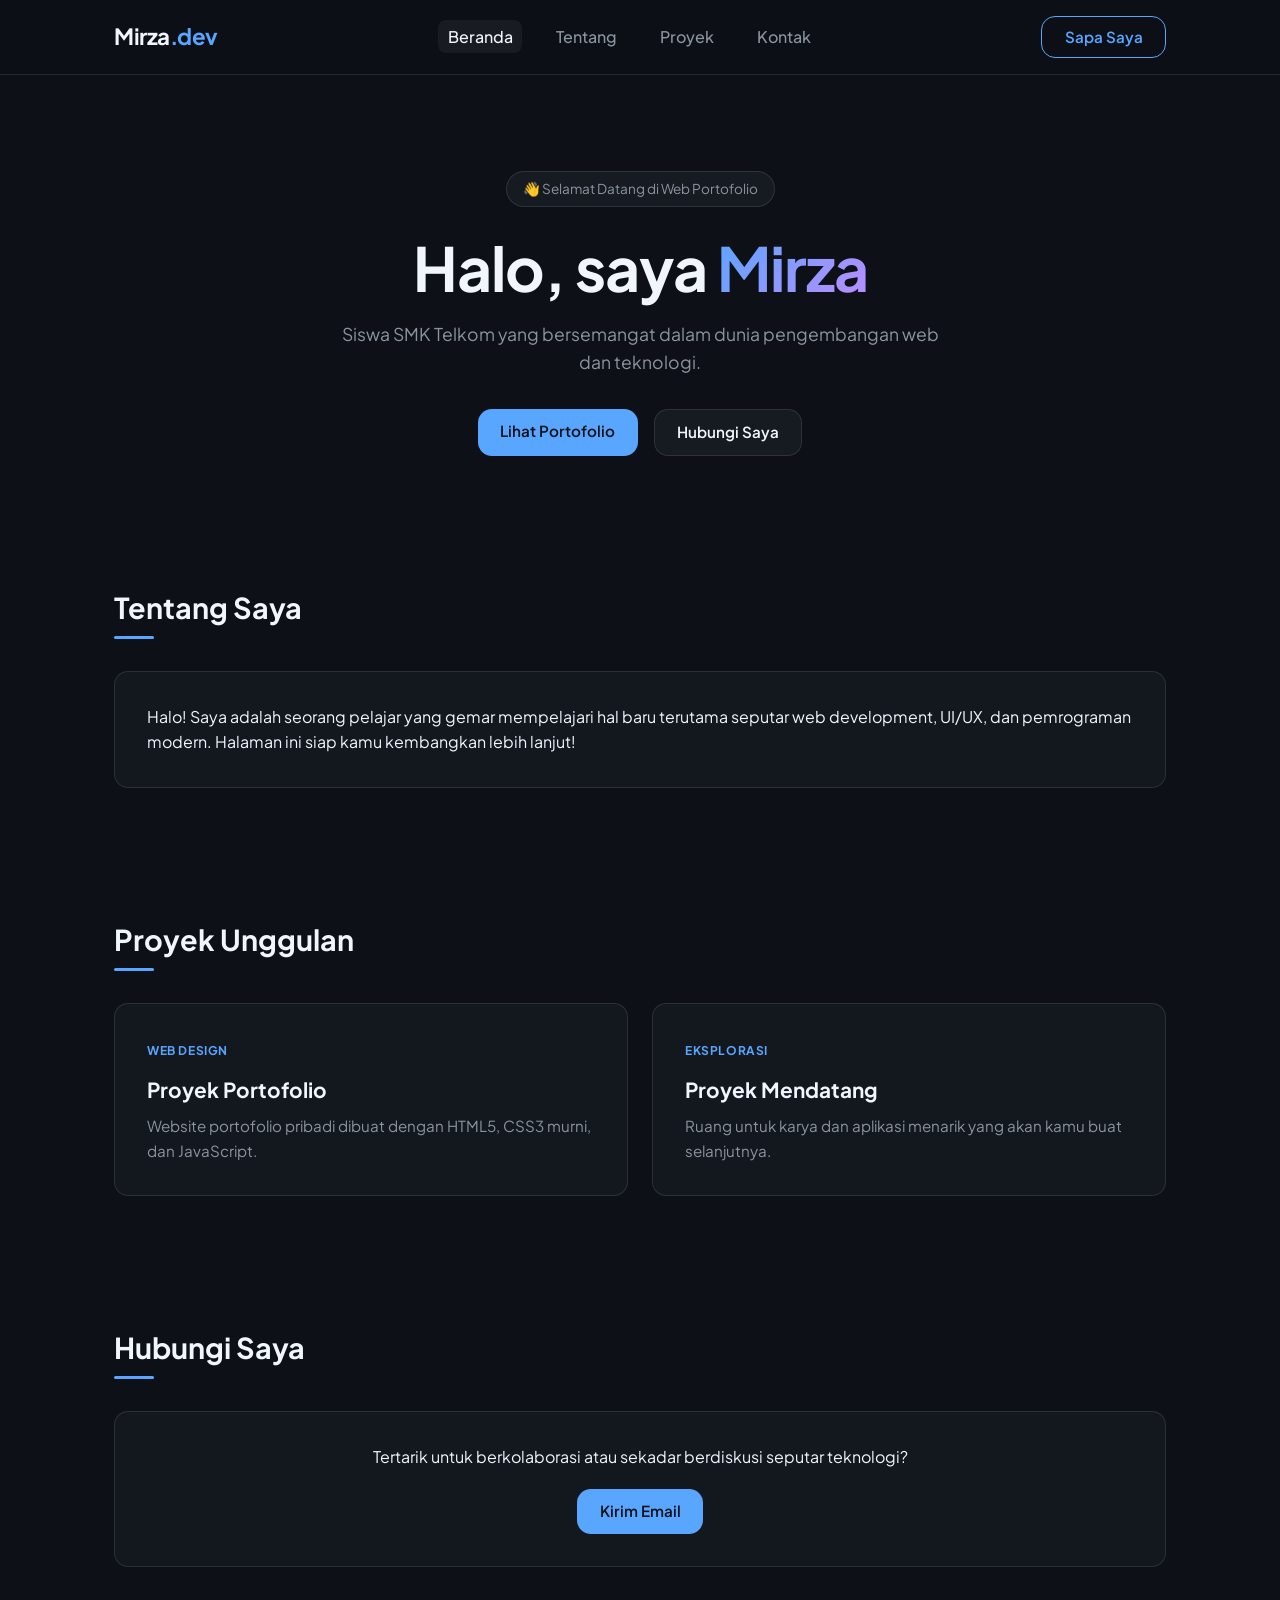
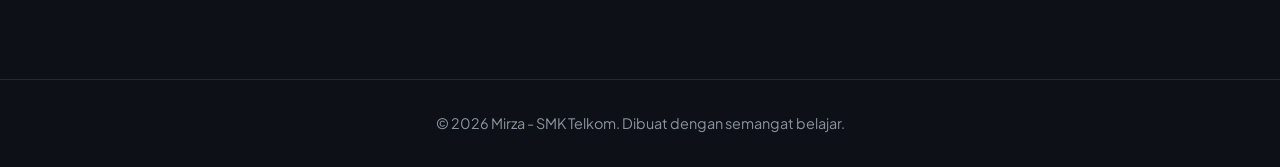
==== index.html @ af72c1df "Initial portfolio" ====
<!DOCTYPE html>
<html lang="id">
<head>
    <meta charset="UTF-8">
    <meta name="viewport" content="width=device-width, initial-scale=1.0">
    <title>Portofolio - Mirza</title>
    <!-- Google Fonts -->
    <link rel="preconnect" href="https://fonts.googleapis.com">
    <link rel="preconnect" href="https://fonts.gstatic.com" crossorigin>
    <link href="https://fonts.googleapis.com/css2?family=Plus+Jakarta+Sans:wght@300;400;500;600;700&display=swap" rel="stylesheet">
    <!-- Main Stylesheet -->
    <link rel="stylesheet" href="style.css">
</head>
<body>
    <!-- Navigation Bar -->
    <header class="navbar">
        <div class="container nav-container">
            <a href="#" class="logo">Mirza<span>.dev</span></a>
            <nav>
                <ul class="nav-links">
                    <li><a href="#home" class="active">Beranda</a></li>
                    <li><a href="#about">Tentang</a></li>
                    <li><a href="#projects">Proyek</a></li>
                    <li><a href="#contact">Kontak</a></li>
                </ul>
            </nav>
            <button id="cta-btn" class="btn btn-outline">Sapa Saya</button>
        </div>
    </header>

    <!-- Hero Section -->
    <main>
        <section id="home" class="hero-section">
            <div class="container hero-container">
                <div class="hero-badge">👋 Selamat Datang di Web Portofolio</div>
                <h1 class="hero-title">Halo, saya <span class="highlight">Mirza</span></h1>
                <p class="hero-subtitle">Siswa SMK Telkom yang bersemangat dalam dunia pengembangan web dan teknologi.</p>
                <div class="hero-actions">
                    <a href="#projects" class="btn btn-primary">Lihat Portofolio</a>
                    <a href="#contact" class="btn btn-secondary">Hubungi Saya</a>
                </div>
            </div>
        </section>

        <!-- About Section Placeholder -->
        <section id="about" class="section">
            <div class="container">
                <h2 class="section-title">Tentang Saya</h2>
                <div class="card">
                    <p>Halo! Saya adalah seorang pelajar yang gemar mempelajari hal baru terutama seputar web development, UI/UX, dan pemrograman modern. Halaman ini siap kamu kembangkan lebih lanjut!</p>
                </div>
            </div>
        </section>

        <!-- Projects Section Placeholder -->
        <section id="projects" class="section">
            <div class="container">
                <h2 class="section-title">Proyek Unggulan</h2>
                <div class="grid-cards">
                    <div class="card project-card">
                        <div class="card-tag">Web Design</div>
                        <h3>Proyek Portofolio</h3>
                        <p>Website portofolio pribadi dibuat dengan HTML5, CSS3 murni, dan JavaScript.</p>
                    </div>
                    <div class="card project-card">
                        <div class="card-tag">Eksplorasi</div>
                        <h3>Proyek Mendatang</h3>
                        <p>Ruang untuk karya dan aplikasi menarik yang akan kamu buat selanjutnya.</p>
                    </div>
                </div>
            </div>
        </section>

        <!-- Contact Section Placeholder -->
        <section id="contact" class="section">
            <div class="container">
                <h2 class="section-title">Hubungi Saya</h2>
                <div class="card contact-card">
                    <p>Tertarik untuk berkolaborasi atau sekadar berdiskusi seputar teknologi?</p>
                    <a href="mailto:mirza@example.com" class="btn btn-primary">Kirim Email</a>
                </div>
            </div>
        </section>
    </main>

    <!-- Footer -->
    <footer class="footer">
        <div class="container">
            <p>&copy; 2026 Mirza - SMK Telkom. Dibuat dengan semangat belajar.</p>
        </div>
    </footer>

    <!-- Main JavaScript -->
    <script src="script.js" defer></script>
</body>
</html>
---- style.css ----
/* ==========================================================================
   Design Tokens & CSS Variables
   ========================================================================== */
:root {
    --bg-color: #0d1117;
    --bg-secondary: #161b22;
    --card-bg: rgba(22, 27, 34, 0.8);
    --border-color: rgba(255, 255, 255, 0.1);
    
    --text-primary: #f0f6fc;
    --text-secondary: #8b949e;
    --accent-color: #58a6ff;
    --accent-hover: #1f6feb;
    --accent-glow: rgba(88, 166, 255, 0.25);
    
    --font-main: 'Plus Jakarta Sans', system-ui, -apple-system, sans-serif;
    --transition: all 0.3s cubic-bezier(0.4, 0, 0.2, 1);
    --radius-sm: 8px;
    --radius-md: 14px;
    --radius-lg: 24px;
}

/* ==========================================================================
   Base & Reset
   ========================================================================== */
* {
    margin: 0;
    padding: 0;
    box-sizing: border-box;
}

html {
    scroll-behavior: smooth;
}

body {
    background-color: var(--bg-color);
    color: var(--text-primary);
    font-family: var(--font-main);
    line-height: 1.6;
    overflow-x: hidden;
}

.container {
    max-width: 1100px;
    margin: 0 auto;
    padding: 0 1.5rem;
}

/* ==========================================================================
   Navbar
   ========================================================================== */
.navbar {
    position: sticky;
    top: 0;
    z-index: 100;
    background: rgba(13, 17, 23, 0.85);
    backdrop-filter: blur(12px);
    -webkit-backdrop-filter: blur(12px);
    border-bottom: 1px solid var(--border-color);
    padding: 1rem 0;
}

.nav-container {
    display: flex;
    justify-content: space-between;
    align-items: center;
}

.logo {
    font-size: 1.4rem;
    font-weight: 700;
    color: var(--text-primary);
    text-decoration: none;
    letter-spacing: -0.5px;
}

.logo span {
    color: var(--accent-color);
}

.nav-links {
    display: flex;
    gap: 1.5rem;
    list-style: none;
}

.nav-links a {
    color: var(--text-secondary);
    text-decoration: none;
    font-weight: 500;
    transition: var(--transition);
    padding: 0.4rem 0.6rem;
    border-radius: var(--radius-sm);
}

.nav-links a:hover,
.nav-links a.active {
    color: var(--text-primary);
    background-color: rgba(255, 255, 255, 0.05);
}

/* ==========================================================================
   Buttons & Links
   ========================================================================== */
.btn {
    display: inline-block;
    padding: 0.65rem 1.4rem;
    font-size: 0.95rem;
    font-weight: 600;
    border-radius: var(--radius-md);
    cursor: pointer;
    text-decoration: none;
    transition: var(--transition);
    border: none;
    font-family: inherit;
}

.btn-primary {
    background-color: var(--accent-color);
    color: #0d1117;
}

.btn-primary:hover {
    background-color: var(--accent-hover);
    color: #ffffff;
    box-shadow: 0 4px 18px var(--accent-glow);
    transform: translateY(-2px);
}

.btn-secondary {
    background-color: var(--bg-secondary);
    color: var(--text-primary);
    border: 1px solid var(--border-color);
}

.btn-secondary:hover {
    background-color: rgba(255, 255, 255, 0.08);
    transform: translateY(-2px);
}

.btn-outline {
    background: transparent;
    border: 1px solid var(--accent-color);
    color: var(--accent-color);
}

.btn-outline:hover {
    background-color: var(--accent-color);
    color: #0d1117;
}

/* ==========================================================================
   Hero Section
   ========================================================================== */
.hero-section {
    padding: 6rem 0 4rem;
    text-align: center;
}

.hero-container {
    display: flex;
    flex-direction: column;
    align-items: center;
}

.hero-badge {
    background-color: var(--bg-secondary);
    border: 1px solid var(--border-color);
    padding: 0.4rem 1rem;
    border-radius: 999px;
    font-size: 0.85rem;
    color: var(--text-secondary);
    margin-bottom: 1.5rem;
}

.hero-title {
    font-size: clamp(2.2rem, 5vw, 3.8rem);
    font-weight: 700;
    letter-spacing: -1px;
    margin-bottom: 1rem;
    line-height: 1.2;
}

.highlight {
    background: linear-gradient(135deg, #58a6ff 0%, #bc8cff 100%);
    -webkit-background-clip: text;
    -webkit-text-fill-color: transparent;
}

.hero-subtitle {
    max-width: 600px;
    color: var(--text-secondary);
    font-size: 1.1rem;
    margin-bottom: 2rem;
}

.hero-actions {
    display: flex;
    gap: 1rem;
    flex-wrap: wrap;
    justify-content: center;
}

/* ==========================================================================
   General Sections & Cards
   ========================================================================== */
.section {
    padding: 4rem 0;
}

.section-title {
    font-size: 1.8rem;
    font-weight: 700;
    margin-bottom: 2rem;
    position: relative;
    display: inline-block;
}

.section-title::after {
    content: '';
    display: block;
    width: 40px;
    height: 3px;
    background: var(--accent-color);
    border-radius: 2px;
    margin-top: 6px;
}

.card {
    background: var(--card-bg);
    border: 1px solid var(--border-color);
    border-radius: var(--radius-md);
    padding: 2rem;
    backdrop-filter: blur(8px);
    transition: var(--transition);
}

.card:hover {
    border-color: rgba(255, 255, 255, 0.2);
}

.grid-cards {
    display: grid;
    grid-template-columns: repeat(auto-fit, minmax(280px, 1fr));
    gap: 1.5rem;
}

.project-card:hover {
    transform: translateY(-4px);
    box-shadow: 0 8px 24px rgba(0, 0, 0, 0.3);
}

.card-tag {
    display: inline-block;
    font-size: 0.75rem;
    text-transform: uppercase;
    letter-spacing: 0.05em;
    font-weight: 700;
    color: var(--accent-color);
    margin-bottom: 0.8rem;
}

.project-card h3 {
    font-size: 1.3rem;
    margin-bottom: 0.5rem;
}

.project-card p {
    color: var(--text-secondary);
    font-size: 0.95rem;
}

.contact-card {
    text-align: center;
    display: flex;
    flex-direction: column;
    align-items: center;
    gap: 1.2rem;
}

/* ==========================================================================
   Footer
   ========================================================================== */
.footer {
    border-top: 1px solid var(--border-color);
    padding: 2rem 0;
    text-align: center;
    color: var(--text-secondary);
    font-size: 0.9rem;
    margin-top: 3rem;
}

/* ==========================================================================
   Responsive
   ========================================================================== */
@media (max-width: 768px) {
    .nav-links {
        display: none;
    }
    
    .hero-section {
        padding: 4rem 0 2rem;
    }
}
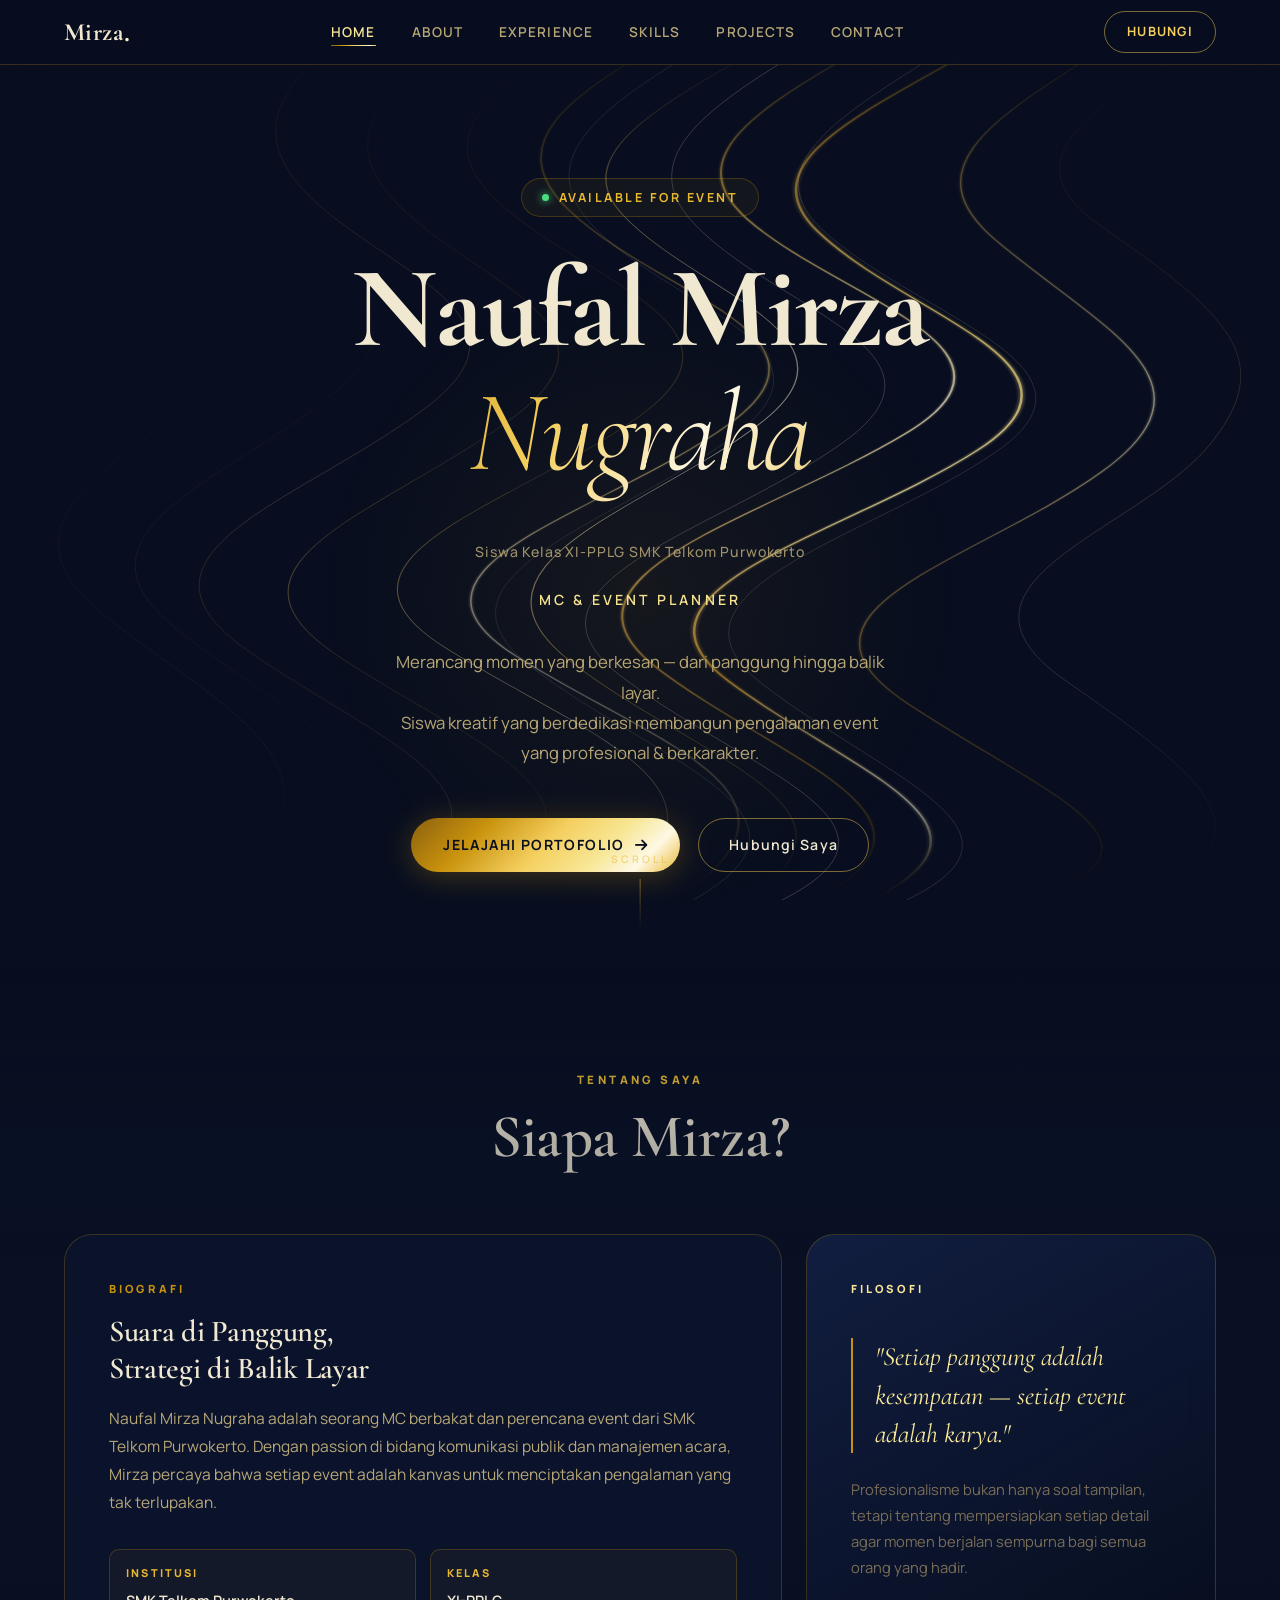
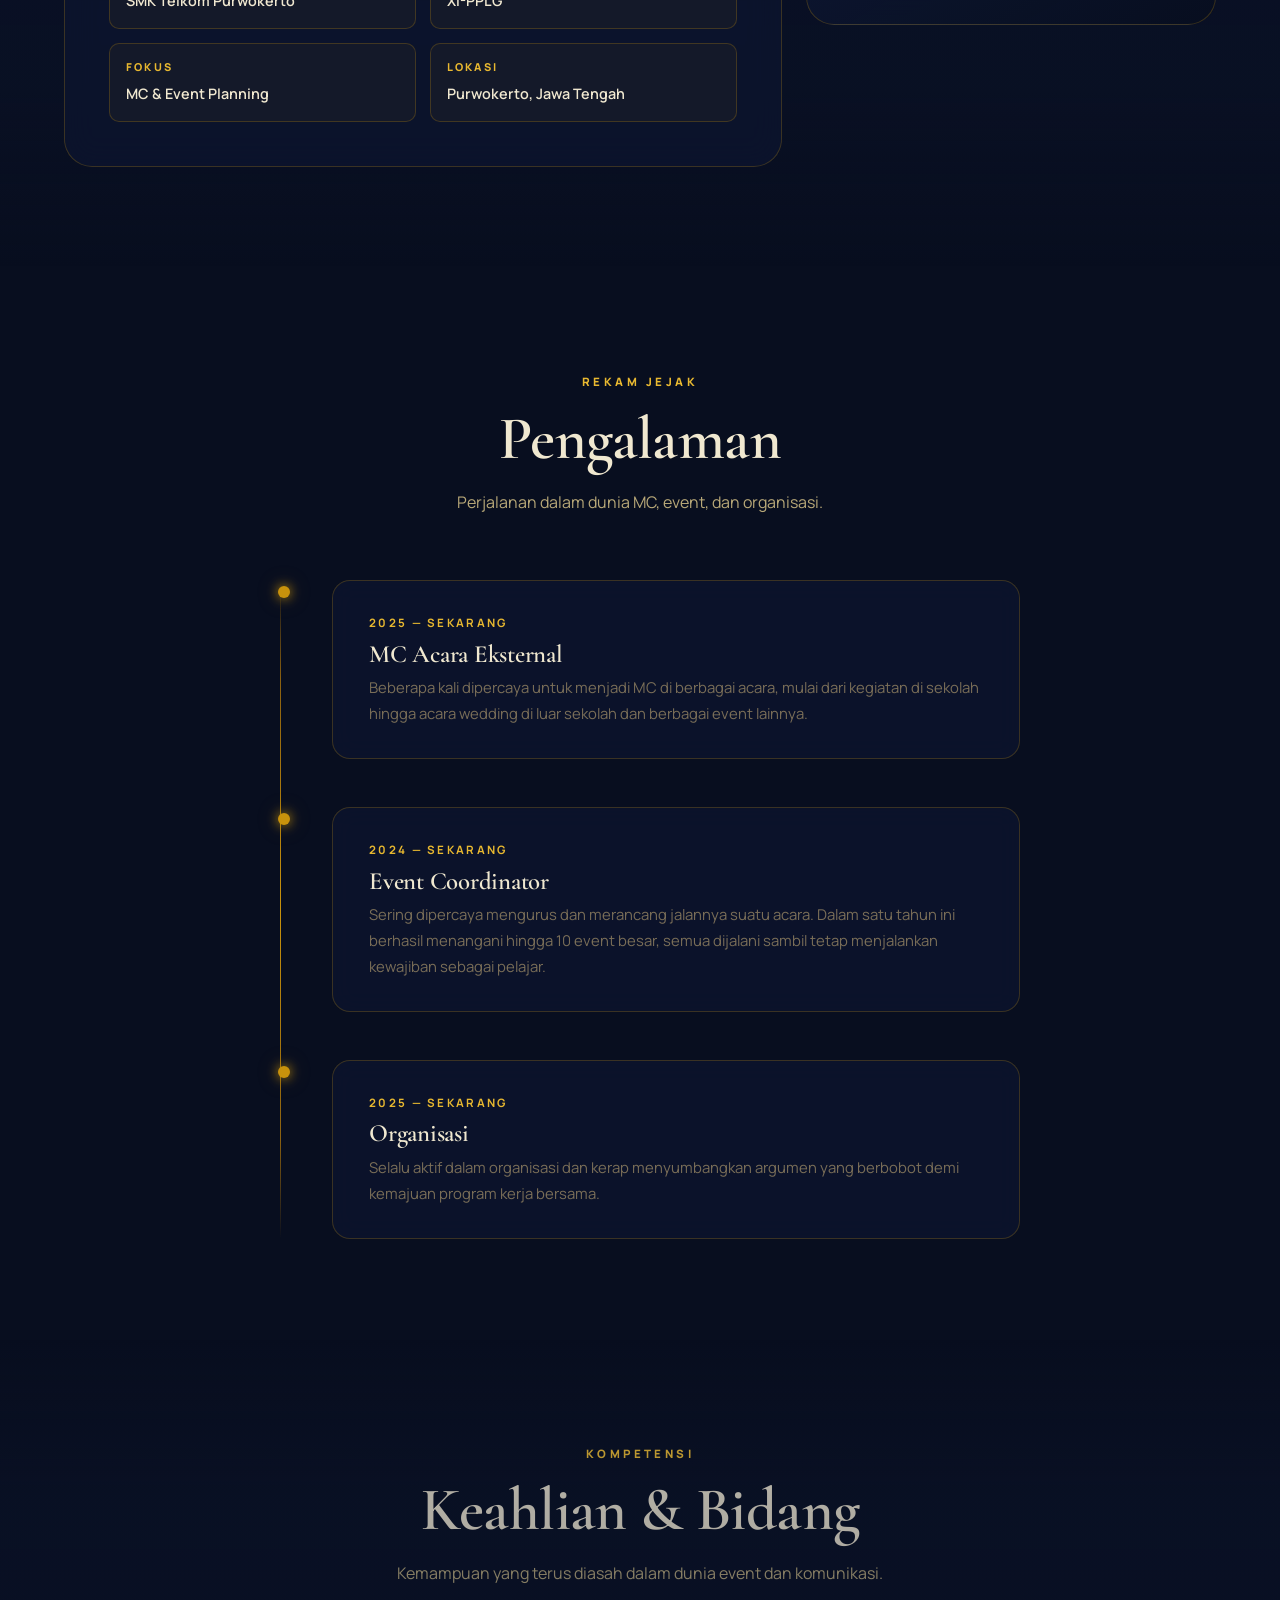
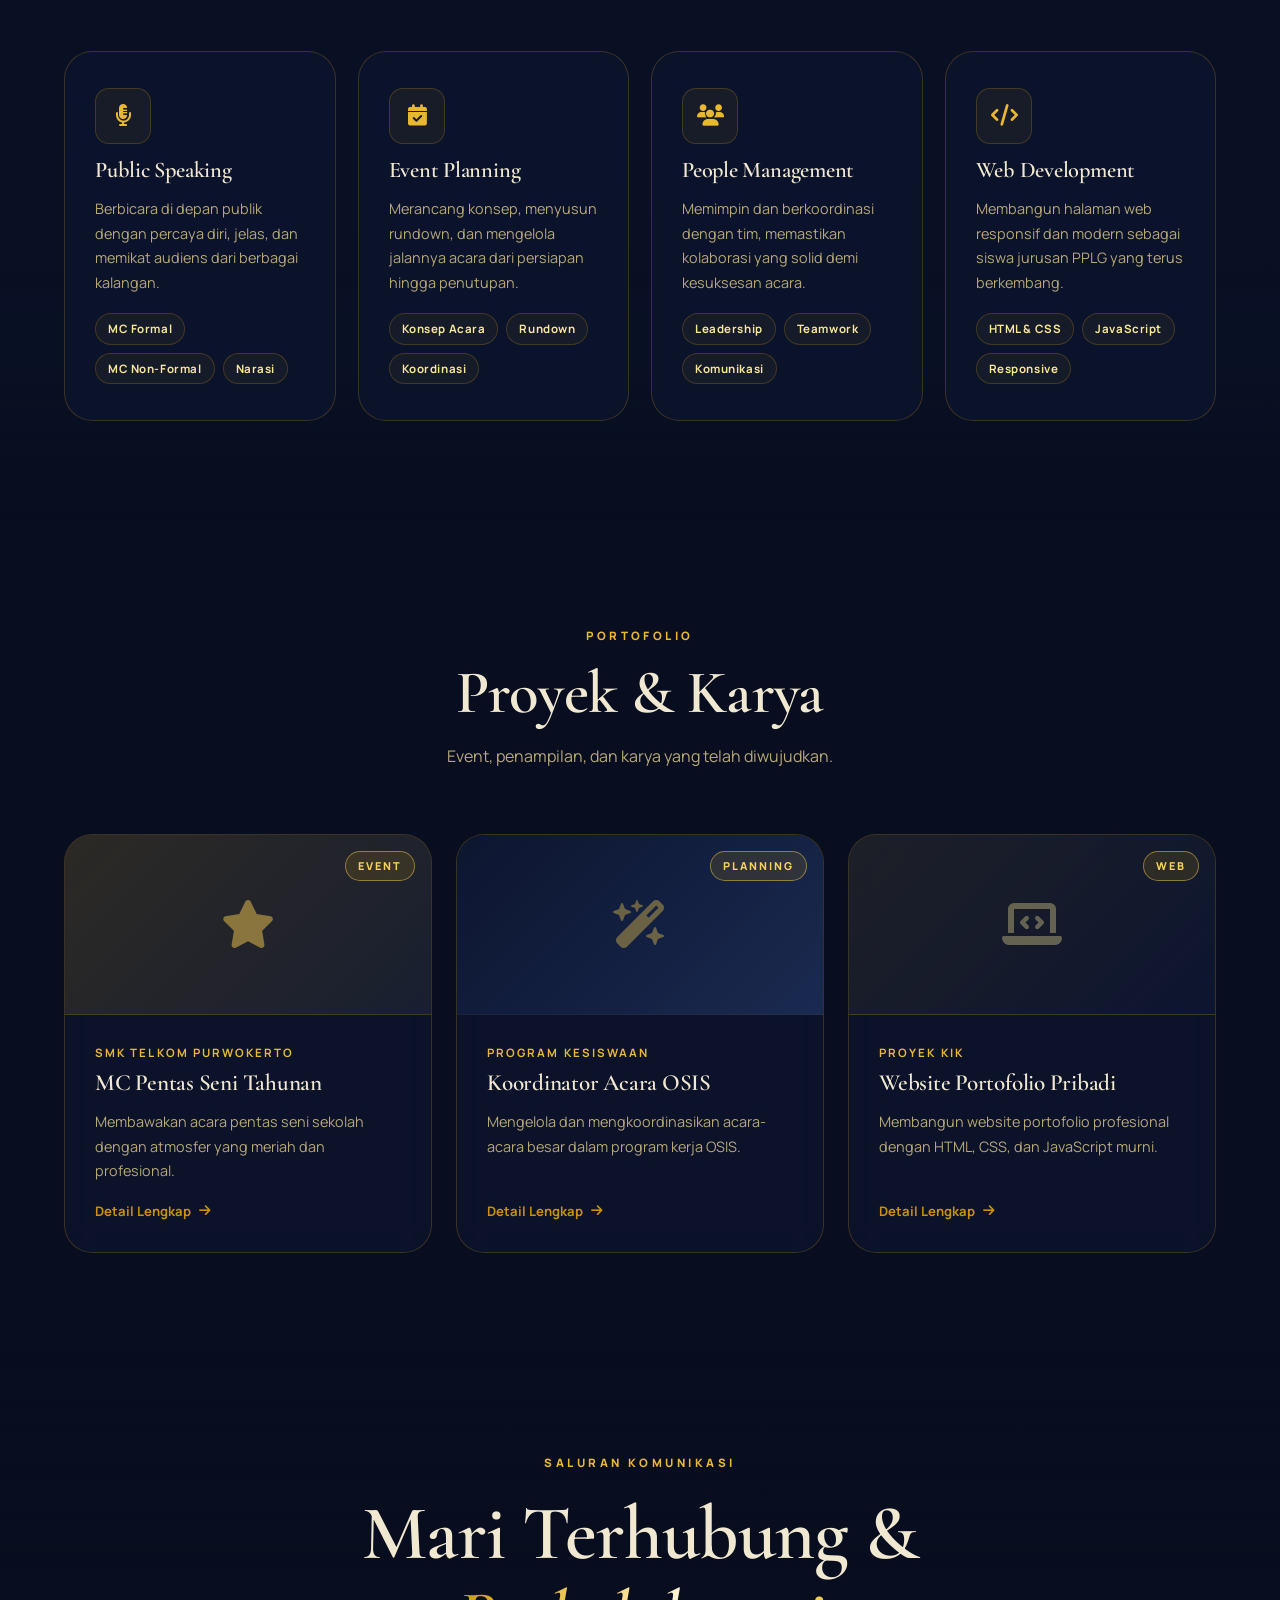
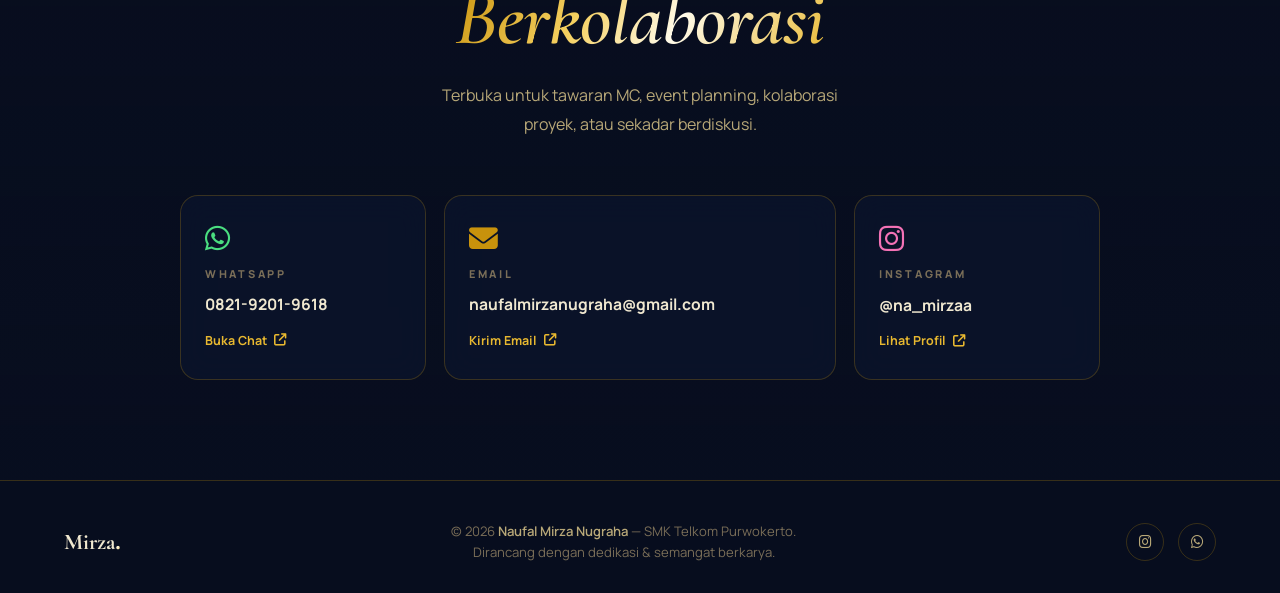
==== commit a352ebc8: "pertama" ====
--- a/index.html
+++ b/index.html
@@ -1,96 +1,556 @@
 <!DOCTYPE html>
 <html lang="id">
+
 <head>
     <meta charset="UTF-8">
     <meta name="viewport" content="width=device-width, initial-scale=1.0">
-    <title>Portofolio - Mirza</title>
-    <!-- Google Fonts -->
+    <meta name="description"
+        content="Portfolio resmi Naufal Mirza Nugraha — MC & Event Planner, Siswa XI-PPLG SMK Telkom Purwokerto.">
+    <title>Naufal Mirza Nugraha — MC & Event Planner</title>
+
+    <!-- Google Fonts: Cormorant Garamond + Manrope -->
     <link rel="preconnect" href="https://fonts.googleapis.com">
     <link rel="preconnect" href="https://fonts.gstatic.com" crossorigin>
-    <link href="https://fonts.googleapis.com/css2?family=Plus+Jakarta+Sans:wght@300;400;500;600;700&display=swap" rel="stylesheet">
+    <link
+        href="https://fonts.googleapis.com/css2?family=Cormorant+Garamond:ital,wght@0,300;0,400;0,500;0,600;0,700;1,300;1,400;1,600&family=Manrope:wght@300;400;500;600;700;800&display=swap"
+        rel="stylesheet">
+
+    <!-- Font Awesome Icons -->
+    <link rel="stylesheet" href="https://cdnjs.cloudflare.com/ajax/libs/font-awesome/6.5.0/css/all.min.css">
+
     <!-- Main Stylesheet -->
     <link rel="stylesheet" href="style.css">
 </head>
+
 <body>
-    <!-- Navigation Bar -->
-    <header class="navbar">
-        <div class="container nav-container">
-            <a href="#" class="logo">Mirza<span>.dev</span></a>
-            <nav>
-                <ul class="nav-links">
-                    <li><a href="#home" class="active">Beranda</a></li>
-                    <li><a href="#about">Tentang</a></li>
-                    <li><a href="#projects">Proyek</a></li>
-                    <li><a href="#contact">Kontak</a></li>
-                </ul>
-            </nav>
-            <button id="cta-btn" class="btn btn-outline">Sapa Saya</button>
+
+    <!-- ═══════════════════════════════════════════════
+         FLOWING GOLD BACKGROUND — SVG Strands
+         Full-page background layer, pointer-events: none
+    ═══════════════════════════════════════════════ -->
+    <div class="bg-canvas" aria-hidden="true">
+        <svg class="gold-strands" xmlns="http://www.w3.org/2000/svg" preserveAspectRatio="none" viewBox="0 0 1440 4200">
+            <defs>
+                <!-- Metallic gold gradient along strand -->
+                <linearGradient id="g1" x1="0%" y1="0%" x2="0%" y2="100%">
+                    <stop offset="0%" stop-color="#7c5a0a" stop-opacity="0" />
+                    <stop offset="15%" stop-color="#b8862a" stop-opacity="0.55" />
+                    <stop offset="35%" stop-color="#e8c96a" stop-opacity="0.85" />
+                    <stop offset="55%" stop-color="#f5e4a0" stop-opacity="0.9" />
+                    <stop offset="75%" stop-color="#c8942e" stop-opacity="0.7" />
+                    <stop offset="90%" stop-color="#f8f0d0" stop-opacity="0.5" />
+                    <stop offset="100%" stop-color="#7c5a0a" stop-opacity="0" />
+                </linearGradient>
+                <linearGradient id="g2" x1="0%" y1="0%" x2="0%" y2="100%">
+                    <stop offset="0%" stop-color="#6b4e0a" stop-opacity="0" />
+                    <stop offset="20%" stop-color="#d4a840" stop-opacity="0.6" />
+                    <stop offset="45%" stop-color="#faf0c8" stop-opacity="0.95" />
+                    <stop offset="65%" stop-color="#e0b050" stop-opacity="0.75" />
+                    <stop offset="85%" stop-color="#a87820" stop-opacity="0.45" />
+                    <stop offset="100%" stop-color="#5c4008" stop-opacity="0" />
+                </linearGradient>
+                <linearGradient id="g3" x1="0%" y1="0%" x2="0%" y2="100%">
+                    <stop offset="0%" stop-color="#9c7218" stop-opacity="0" />
+                    <stop offset="25%" stop-color="#c89832" stop-opacity="0.4" />
+                    <stop offset="50%" stop-color="#f0d888" stop-opacity="0.7" />
+                    <stop offset="75%" stop-color="#fffae8" stop-opacity="0.55" />
+                    <stop offset="100%" stop-color="#8c6818" stop-opacity="0" />
+                </linearGradient>
+                <linearGradient id="g4" x1="0%" y1="0%" x2="0%" y2="100%">
+                    <stop offset="0%" stop-color="#5a3a08" stop-opacity="0" />
+                    <stop offset="30%" stop-color="#b87c20" stop-opacity="0.35" />
+                    <stop offset="60%" stop-color="#e8c458" stop-opacity="0.65" />
+                    <stop offset="80%" stop-color="#f8f0c8" stop-opacity="0.8" />
+                    <stop offset="100%" stop-color="#7c5a10" stop-opacity="0" />
+                </linearGradient>
+                <linearGradient id="g5" x1="0%" y1="0%" x2="0%" y2="100%">
+                    <stop offset="0%" stop-color="#c8a030" stop-opacity="0" />
+                    <stop offset="20%" stop-color="#f0d070" stop-opacity="0.5" />
+                    <stop offset="50%" stop-color="#fffdf0" stop-opacity="0.9" />
+                    <stop offset="80%" stop-color="#d4a840" stop-opacity="0.55" />
+                    <stop offset="100%" stop-color="#8c6810" stop-opacity="0" />
+                </linearGradient>
+                <linearGradient id="g6" x1="0%" y1="0%" x2="0%" y2="100%">
+                    <stop offset="0%" stop-color="#6b4a08" stop-opacity="0" />
+                    <stop offset="35%" stop-color="#c09028" stop-opacity="0.3" />
+                    <stop offset="65%" stop-color="#e8c060" stop-opacity="0.6" />
+                    <stop offset="100%" stop-color="#7c5a10" stop-opacity="0" />
+                </linearGradient>
+                <filter id="glow1">
+                    <feGaussianBlur stdDeviation="2.5" result="blur" />
+                    <feMerge>
+                        <feMergeNode in="blur" />
+                        <feMergeNode in="SourceGraphic" />
+                    </feMerge>
+                </filter>
+                <filter id="glow2">
+                    <feGaussianBlur stdDeviation="1.5" result="blur" />
+                    <feMerge>
+                        <feMergeNode in="blur" />
+                        <feMergeNode in="SourceGraphic" />
+                    </feMerge>
+                </filter>
+            </defs>
+
+            <!-- ── GROUP 1: Wide primary strands (medium weight, flowing S-curves) ── -->
+            <!-- Strand A: broad sweep right→left→right, dominant -->
+            <path
+                d="M 1180,0 C 1050,420 820,680 920,1080 C 1020,1480 1250,1700 1100,2100 C 950,2500 680,2750 820,3180 C 960,3610 1150,3850 980,4200"
+                fill="none" stroke="url(#g1)" stroke-width="2.8" stroke-linecap="round" opacity="0.85"
+                filter="url(#glow1)" />
+
+            <!-- Strand B: offset, slightly narrower -->
+            <path
+                d="M 1060,0 C 920,380 740,650 840,1020 C 940,1390 1180,1620 1020,2020 C 860,2420 600,2680 740,3120 C 880,3560 1090,3800 920,4200"
+                fill="none" stroke="url(#g2)" stroke-width="2.2" stroke-linecap="round" opacity="0.75"
+                filter="url(#glow2)" />
+
+            <!-- Strand C: leftward pull, ghost highlight -->
+            <path
+                d="M 940,0 C 820,360 620,640 700,1000 C 780,1360 980,1560 860,1960 C 740,2360 500,2620 640,3080 C 780,3540 1000,3760 840,4200"
+                fill="none" stroke="url(#g5)" stroke-width="1.5" stroke-linecap="round" opacity="0.6" />
+
+            <!-- ── GROUP 2: Mid cluster (center-right zone) ── -->
+            <path
+                d="M 820,0 C 700,340 540,580 640,980 C 740,1380 960,1560 820,1980 C 680,2400 420,2640 580,3060 C 740,3480 940,3700 760,4200"
+                fill="none" stroke="url(#g3)" stroke-width="1.8" stroke-linecap="round" opacity="0.65"
+                filter="url(#glow2)" />
+
+            <path
+                d="M 700,0 C 600,320 460,560 560,940 C 660,1320 860,1520 720,1940 C 580,2360 340,2600 500,3020 C 660,3440 860,3680 680,4200"
+                fill="none" stroke="url(#g4)" stroke-width="1.2" stroke-linecap="round" opacity="0.5" />
+
+            <!-- ── GROUP 3: Left-anchor strands (add organic feel) ── -->
+            <path
+                d="M 560,0 C 480,300 360,540 440,920 C 520,1300 720,1500 580,1940 C 440,2380 220,2620 380,3060 C 540,3500 720,3720 540,4200"
+                fill="none" stroke="url(#g6)" stroke-width="1.4" stroke-linecap="round" opacity="0.45" />
+
+            <path
+                d="M 420,0 C 360,280 260,510 340,880 C 420,1250 620,1460 480,1900 C 340,2340 120,2580 280,3040 C 440,3500 620,3720 420,4200"
+                fill="none" stroke="url(#g1)" stroke-width="0.9" stroke-linecap="round" opacity="0.35" />
+
+            <!-- ── GROUP 4: Far-right accent strands ── -->
+            <path
+                d="M 1320,0 C 1180,440 1000,700 1120,1120 C 1240,1540 1380,1780 1240,2200 C 1100,2620 860,2840 1020,3280 C 1180,3720 1340,3940 1160,4200"
+                fill="none" stroke="url(#g2)" stroke-width="1.6" stroke-linecap="round" opacity="0.55"
+                filter="url(#glow2)" />
+
+            <path
+                d="M 1420,0 C 1300,380 1100,660 1240,1060 C 1380,1460 1440,1680 1360,2080 C 1280,2480 1040,2720 1200,3180 C 1360,3640 1440,3900 1280,4200"
+                fill="none" stroke="url(#g3)" stroke-width="1.1" stroke-linecap="round" opacity="0.4" />
+
+            <!-- ── GROUP 5: Ultra-thin highlight threads (near-white shimmer) ── -->
+            <path
+                d="M 990,0 C 870,350 690,640 780,1040 C 870,1440 1090,1640 950,2060 C 810,2480 560,2720 700,3160 C 840,3600 1050,3840 880,4200"
+                fill="none" stroke="#f8f0d8" stroke-width="0.7" stroke-linecap="round" opacity="0.5" />
+
+            <path
+                d="M 870,0 C 760,330 580,620 660,1020 C 740,1420 960,1600 830,2020 C 700,2440 460,2680 600,3120 C 740,3560 950,3800 780,4200"
+                fill="none" stroke="#fffdf0" stroke-width="0.5" stroke-linecap="round" opacity="0.35" />
+
+            <path
+                d="M 1140,0 C 1020,410 820,690 930,1090 C 1040,1490 1260,1710 1120,2110 C 980,2510 720,2760 860,3200 C 1000,3640 1180,3880 1020,4200"
+                fill="none" stroke="#faf0d0" stroke-width="0.6" stroke-linecap="round" opacity="0.4" />
+
+            <!-- ── GROUP 6: Very subtle fill strands for depth ── -->
+            <path
+                d="M 300,0 C 260,250 200,480 260,840 C 320,1200 500,1400 380,1820 C 260,2240 60,2480 200,2940 C 340,3400 520,3660 340,4200"
+                fill="none" stroke="url(#g6)" stroke-width="0.8" stroke-linecap="round" opacity="0.25" />
+
+            <path
+                d="M 160,0 C 130,220 90,440 140,780 C 190,1120 380,1320 260,1740 C 140,2160 -20,2420 120,2880 C 260,3340 420,3600 240,4200"
+                fill="none" stroke="url(#g4)" stroke-width="0.6" stroke-linecap="round" opacity="0.2" />
+        </svg>
+    </div>
+
+    <!-- ═══════════════════════════════════════════════
+         NAVBAR
+    ═══════════════════════════════════════════════ -->
+    <header class="navbar" id="navbar">
+        <div class="nav-inner">
+            <a href="#home" class="nav-brand" id="nav-brand">
+                <span class="nav-brand-name">Mirza</span><span class="nav-brand-dot">.</span>
+            </a>
+
+            <ul class="nav-menu" id="navMenu">
+                <li><a href="#home" class="nav-link" id="nav-link-home">Home</a></li>
+                <li><a href="#about" class="nav-link" id="nav-link-about">About</a></li>
+                <li><a href="#experience" class="nav-link" id="nav-link-exp">Experience</a></li>
+                <li><a href="#skills" class="nav-link" id="nav-link-skills">Skills</a></li>
+                <li><a href="#projects" class="nav-link" id="nav-link-projects">Projects</a></li>
+                <li><a href="#contact" class="nav-link" id="nav-link-contact">Contact</a></li>
+            </ul>
+
+            <div class="nav-actions">
+                <a href="#contact" class="nav-cta" id="nav-cta-btn">Hubungi</a>
+                <button class="nav-hamburger" id="navToggle" aria-label="Buka menu mobile" aria-expanded="false">
+                    <span class="hamburger-line"></span>
+                    <span class="hamburger-line"></span>
+                    <span class="hamburger-line"></span>
+                </button>
+            </div>
         </div>
     </header>
 
-    <!-- Hero Section -->
-    <main>
-        <section id="home" class="hero-section">
-            <div class="container hero-container">
-                <div class="hero-badge">👋 Selamat Datang di Web Portofolio</div>
-                <h1 class="hero-title">Halo, saya <span class="highlight">Mirza</span></h1>
-                <p class="hero-subtitle">Siswa SMK Telkom yang bersemangat dalam dunia pengembangan web dan teknologi.</p>
-                <div class="hero-actions">
-                    <a href="#projects" class="btn btn-primary">Lihat Portofolio</a>
-                    <a href="#contact" class="btn btn-secondary">Hubungi Saya</a>
-                </div>
-            </div>
-        </section>
-
-        <!-- About Section Placeholder -->
-        <section id="about" class="section">
-            <div class="container">
-                <h2 class="section-title">Tentang Saya</h2>
-                <div class="card">
-                    <p>Halo! Saya adalah seorang pelajar yang gemar mempelajari hal baru terutama seputar web development, UI/UX, dan pemrograman modern. Halaman ini siap kamu kembangkan lebih lanjut!</p>
-                </div>
-            </div>
-        </section>
-
-        <!-- Projects Section Placeholder -->
-        <section id="projects" class="section">
-            <div class="container">
-                <h2 class="section-title">Proyek Unggulan</h2>
-                <div class="grid-cards">
-                    <div class="card project-card">
-                        <div class="card-tag">Web Design</div>
-                        <h3>Proyek Portofolio</h3>
-                        <p>Website portofolio pribadi dibuat dengan HTML5, CSS3 murni, dan JavaScript.</p>
-                    </div>
-                    <div class="card project-card">
-                        <div class="card-tag">Eksplorasi</div>
-                        <h3>Proyek Mendatang</h3>
-                        <p>Ruang untuk karya dan aplikasi menarik yang akan kamu buat selanjutnya.</p>
-                    </div>
-                </div>
-            </div>
-        </section>
-
-        <!-- Contact Section Placeholder -->
-        <section id="contact" class="section">
-            <div class="container">
-                <h2 class="section-title">Hubungi Saya</h2>
-                <div class="card contact-card">
-                    <p>Tertarik untuk berkolaborasi atau sekadar berdiskusi seputar teknologi?</p>
-                    <a href="mailto:mirza@example.com" class="btn btn-primary">Kirim Email</a>
-                </div>
-            </div>
-        </section>
-    </main>
-
-    <!-- Footer -->
-    <footer class="footer">
+    <!-- ═══════════════════════════════════════════════
+         HERO SECTION
+    ═══════════════════════════════════════════════ -->
+    <section id="home" class="hero-section">
+        <div class="container hero-container">
+            <div class="hero-eyebrow" id="hero-eyebrow">
+                <span class="eyebrow-dot eyebrow-dot--green"></span>
+                <span>Available for Event</span>
+            </div>
+
+            <h1 class="hero-name" id="hero-name">
+                Naufal Mirza<br><em class="hero-name-last">Nugraha</em>
+            </h1>
+
+            <div class="hero-school" id="hero-school">
+                Siswa Kelas XI-PPLG SMK Telkom Purwokerto
+            </div>
+
+            <div class="hero-role-wrap" id="hero-role">
+                <span class="hero-role-line"></span>
+                <span class="hero-role-text">MC &amp; Event Planner</span>
+                <span class="hero-role-line"></span>
+            </div>
+
+            <p class="hero-bio" id="hero-bio">
+                Merancang momen yang berkesan — dari panggung hingga balik layar.<br>
+                Siswa kreatif yang berdedikasi membangun pengalaman event yang profesional &amp; berkarakter.
+            </p>
+
+            <div class="hero-cta-group" id="hero-cta">
+                <a href="#projects" class="btn-gold" id="btn-explore">
+                    Jelajahi Portofolio
+                    <i class="fa-solid fa-arrow-right"></i>
+                </a>
+                <a href="#contact" class="btn-ghost" id="btn-contact-hero">
+                    Hubungi Saya
+                </a>
+            </div>
+        </div>
+
+        <div class="hero-scroll-hint" aria-hidden="true">
+            <span>Scroll</span>
+            <div class="scroll-line"></div>
+        </div>
+    </section>
+
+    <!-- ═══════════════════════════════════════════════
+         ABOUT SECTION
+    ═══════════════════════════════════════════════ -->
+    <section id="about" class="section-about">
         <div class="container">
-            <p>&copy; 2026 Mirza - SMK Telkom. Dibuat dengan semangat belajar.</p>
+            <div class="section-header">
+                <span class="section-tag" id="about-tag">Tentang Saya</span>
+                <h2 class="section-title" id="about-title">Siapa Mirza?</h2>
+            </div>
+
+            <div class="about-grid">
+                <div class="about-card about-main" id="about-card-main">
+                    <span class="card-label">Biografi</span>
+                    <h3 class="about-card-heading">Suara di Panggung,<br>Strategi di Balik Layar</h3>
+                    <p class="about-card-body">
+                        Naufal Mirza Nugraha adalah seorang MC berbakat dan perencana event dari SMK Telkom Purwokerto.
+                        Dengan passion di bidang komunikasi publik dan manajemen acara, Mirza percaya bahwa setiap event
+                        adalah kanvas untuk menciptakan pengalaman yang tak terlupakan.
+                    </p>
+                    <div class="about-facts">
+                        <div class="fact-item" id="fact-1">
+                            <span class="fact-label">Institusi</span>
+                            <strong class="fact-value">SMK Telkom Purwokerto</strong>
+                        </div>
+                        <div class="fact-item" id="fact-2">
+                            <span class="fact-label">Kelas</span>
+                            <strong class="fact-value">XI-PPLG</strong>
+                        </div>
+                        <div class="fact-item" id="fact-3">
+                            <span class="fact-label">Fokus</span>
+                            <strong class="fact-value">MC &amp; Event Planning</strong>
+                        </div>
+                        <div class="fact-item" id="fact-4">
+                            <span class="fact-label">Lokasi</span>
+                            <strong class="fact-value">Purwokerto, Jawa Tengah</strong>
+                        </div>
+                    </div>
+                </div>
+
+                <div class="about-card about-accent" id="about-card-accent">
+                    <span class="card-label" style="color: var(--gold-pale);">Filosofi</span>
+                    <blockquote class="about-quote" id="about-quote">
+                        "Setiap panggung adalah kesempatan — setiap event adalah karya."
+                    </blockquote>
+                    <p class="about-accent-body">
+                        Profesionalisme bukan hanya soal tampilan, tetapi tentang mempersiapkan setiap detail
+                        agar momen berjalan sempurna bagi semua orang yang hadir.
+                    </p>
+                </div>
+            </div>
+        </div>
+    </section>
+
+    <!-- ═══════════════════════════════════════════════
+         EXPERIENCE SECTION
+    ═══════════════════════════════════════════════ -->
+    <section id="experience" class="section-experience">
+        <div class="container">
+            <div class="section-header">
+                <span class="section-tag" id="exp-tag">Rekam Jejak</span>
+                <h2 class="section-title" id="exp-title">Pengalaman</h2>
+                <p class="section-subtitle" id="exp-sub">Perjalanan dalam dunia MC, event, dan organisasi.</p>
+            </div>
+
+            <div class="timeline" id="timeline">
+                <div class="timeline-item" id="exp-item-1">
+                    <div class="timeline-marker">
+                        <span class="timeline-dot"></span>
+                    </div>
+                    <div class="timeline-card">
+                        <span class="timeline-period">2025 — Sekarang</span>
+                        <h3 class="timeline-title">MC Acara Eksternal</h3>
+                        <p class="timeline-desc">
+                            Beberapa kali dipercaya untuk menjadi MC di berbagai acara, mulai dari kegiatan di sekolah
+                            hingga acara wedding di luar sekolah dan berbagai event lainnya.
+                        </p>
+                    </div>
+                </div>
+
+                <div class="timeline-item" id="exp-item-2">
+                    <div class="timeline-marker">
+                        <span class="timeline-dot"></span>
+                    </div>
+                    <div class="timeline-card">
+                        <span class="timeline-period">2024 — Sekarang</span>
+                        <h3 class="timeline-title">Event Coordinator</h3>
+                        <p class="timeline-desc">
+                            Sering dipercaya mengurus dan merancang jalannya suatu acara. Dalam satu tahun ini berhasil
+                            menangani hingga 10 event besar, semua dijalani sambil tetap menjalankan kewajiban sebagai pelajar.
+                        </p>
+                    </div>
+                </div>
+
+                <div class="timeline-item" id="exp-item-3">
+                    <div class="timeline-marker">
+                        <span class="timeline-dot"></span>
+                    </div>
+                    <div class="timeline-card">
+                        <span class="timeline-period">2025 — Sekarang</span>
+                        <h3 class="timeline-title">Organisasi</h3>
+                        <p class="timeline-desc">
+                            Selalu aktif dalam organisasi dan kerap menyumbangkan argumen yang berbobot
+                            demi kemajuan program kerja bersama.
+                        </p>
+                    </div>
+                </div>
+            </div>
+        </div>
+    </section>
+
+    <!-- ═══════════════════════════════════════════════
+         SKILLS SECTION
+    ═══════════════════════════════════════════════ -->
+    <section id="skills" class="section-skills">
+        <div class="container">
+            <div class="section-header">
+                <span class="section-tag" id="skills-tag">Kompetensi</span>
+                <h2 class="section-title" id="skills-title">Keahlian &amp; Bidang</h2>
+                <p class="section-subtitle" id="skills-sub">Kemampuan yang terus diasah dalam dunia event dan
+                    komunikasi.</p>
+            </div>
+
+            <div class="skills-grid" id="skills-grid">
+                <div class="skill-card" id="skill-card-1">
+                    <div class="skill-icon-wrap">
+                        <i class="fa-solid fa-microphone-lines"></i>
+                    </div>
+                    <h3 class="skill-title">Public Speaking</h3>
+                    <p class="skill-desc">Berbicara di depan publik dengan percaya diri, jelas, dan memikat audiens dari
+                        berbagai kalangan.</p>
+                    <div class="skill-tags">
+                        <span class="skill-tag">MC Formal</span>
+                        <span class="skill-tag">MC Non-Formal</span>
+                        <span class="skill-tag">Narasi</span>
+                    </div>
+                </div>
+
+                <div class="skill-card" id="skill-card-2">
+                    <div class="skill-icon-wrap">
+                        <i class="fa-solid fa-calendar-check"></i>
+                    </div>
+                    <h3 class="skill-title">Event Planning</h3>
+                    <p class="skill-desc">Merancang konsep, menyusun rundown, dan mengelola jalannya acara dari
+                        persiapan hingga penutupan.</p>
+                    <div class="skill-tags">
+                        <span class="skill-tag">Konsep Acara</span>
+                        <span class="skill-tag">Rundown</span>
+                        <span class="skill-tag">Koordinasi</span>
+                    </div>
+                </div>
+
+                <div class="skill-card" id="skill-card-3">
+                    <div class="skill-icon-wrap">
+                        <i class="fa-solid fa-users"></i>
+                    </div>
+                    <h3 class="skill-title">People Management</h3>
+                    <p class="skill-desc">Memimpin dan berkoordinasi dengan tim, memastikan kolaborasi yang solid demi
+                        kesuksesan acara.</p>
+                    <div class="skill-tags">
+                        <span class="skill-tag">Leadership</span>
+                        <span class="skill-tag">Teamwork</span>
+                        <span class="skill-tag">Komunikasi</span>
+                    </div>
+                </div>
+
+                <div class="skill-card" id="skill-card-4">
+                    <div class="skill-icon-wrap">
+                        <i class="fa-solid fa-code"></i>
+                    </div>
+                    <h3 class="skill-title">Web Development</h3>
+                    <p class="skill-desc">Membangun halaman web responsif dan modern sebagai siswa jurusan PPLG yang
+                        terus berkembang.</p>
+                    <div class="skill-tags">
+                        <span class="skill-tag">HTML &amp; CSS</span>
+                        <span class="skill-tag">JavaScript</span>
+                        <span class="skill-tag">Responsive</span>
+                    </div>
+                </div>
+            </div>
+        </div>
+    </section>
+
+    <!-- ═══════════════════════════════════════════════
+         PROJECTS SECTION
+    ═══════════════════════════════════════════════ -->
+    <section id="projects" class="section-projects">
+        <div class="container">
+            <div class="section-header">
+                <span class="section-tag" id="projects-tag">Portofolio</span>
+                <h2 class="section-title" id="projects-title">Proyek &amp; Karya</h2>
+                <p class="section-subtitle" id="projects-sub">Event, penampilan, dan karya yang telah diwujudkan.</p>
+            </div>
+
+            <div class="projects-grid" id="projects-grid">
+                <div class="project-card" id="proj-card-1">
+                    <div class="project-banner project-banner-1">
+                        <span class="project-chip">Event</span>
+                        <i class="fa-solid fa-star"></i>
+                    </div>
+                    <div class="project-info">
+                        <span class="project-org">SMK Telkom Purwokerto</span>
+                        <h3 class="project-name">MC Pentas Seni Tahunan</h3>
+                        <p class="project-desc">Membawakan acara pentas seni sekolah dengan atmosfer yang meriah dan
+                            profesional.</p>
+                        <span class="project-link-hint">Detail Lengkap <i class="fa-solid fa-arrow-right"></i></span>
+                    </div>
+                </div>
+
+                <div class="project-card" id="proj-card-2">
+                    <div class="project-banner project-banner-2">
+                        <span class="project-chip">Planning</span>
+                        <i class="fa-solid fa-wand-magic-sparkles"></i>
+                    </div>
+                    <div class="project-info">
+                        <span class="project-org">Program Kesiswaan</span>
+                        <h3 class="project-name">Koordinator Acara OSIS</h3>
+                        <p class="project-desc">Mengelola dan mengkoordinasikan acara-acara besar dalam program kerja
+                            OSIS.</p>
+                        <span class="project-link-hint">Detail Lengkap <i class="fa-solid fa-arrow-right"></i></span>
+                    </div>
+                </div>
+
+                <div class="project-card" id="proj-card-3">
+                    <div class="project-banner project-banner-3">
+                        <span class="project-chip">Web</span>
+                        <i class="fa-solid fa-laptop-code"></i>
+                    </div>
+                    <div class="project-info">
+                        <span class="project-org">Proyek KIK</span>
+                        <h3 class="project-name">Website Portofolio Pribadi</h3>
+                        <p class="project-desc">Membangun website portofolio profesional dengan HTML, CSS, dan
+                            JavaScript murni.</p>
+                        <span class="project-link-hint">Detail Lengkap <i class="fa-solid fa-arrow-right"></i></span>
+                    </div>
+                </div>
+            </div>
+        </div>
+    </section>
+
+    <!-- ═══════════════════════════════════════════════
+         CONTACT / CLOSING SECTION
+    ═══════════════════════════════════════════════ -->
+    <section id="contact" class="section-contact">
+        <div class="container">
+            <div class="contact-inner">
+                <span class="section-tag contact-tag" id="contact-tag">Saluran Komunikasi</span>
+                <h2 class="contact-heading" id="contact-heading">
+                    Mari Terhubung &amp;<br><em>Berkolaborasi</em>
+                </h2>
+                <p class="contact-sub" id="contact-sub">
+                    Terbuka untuk tawaran MC, event planning, kolaborasi proyek, atau sekadar berdiskusi.
+                </p>
+
+                <div class="contact-cards" id="contact-cards">
+                    <a href="https://wa.me/6282192019618" target="_blank" rel="noopener" class="contact-card"
+                        id="contact-wa">
+                        <i class="fa-brands fa-whatsapp contact-icon" style="color: #4ade80;"></i>
+                        <span class="contact-label">WhatsApp</span>
+                        <span class="contact-value">0821-9201-9618</span>
+                        <span class="contact-cta">Buka Chat <i
+                                class="fa-solid fa-arrow-up-right-from-square"></i></span>
+                    </a>
+
+                    <a href="mailto:naufalmirzanugraha@gmail.com" class="contact-card"
+                        id="contact-email">
+                        <i class="fa-solid fa-envelope contact-icon" style="color: var(--gold-warm);"></i>
+                        <span class="contact-label">Email</span>
+                        <span class="contact-value" id="email-display">naufalmirzanugraha@gmail.com</span>
+                        <span class="contact-cta">Kirim Email <i class="fa-solid fa-arrow-up-right-from-square"></i></span>
+                    </a>
+
+                    <a href="https://instagram.com/na_mirzaa" target="_blank" rel="noopener" class="contact-card"
+                        id="contact-ig">
+                        <i class="fa-brands fa-instagram contact-icon" style="color: #f472b6;"></i>
+                        <span class="contact-label">Instagram</span>
+                        <span class="contact-value">@na_mirzaa</span>
+                        <span class="contact-cta">Lihat Profil <i
+                                class="fa-solid fa-arrow-up-right-from-square"></i></span>
+                    </a>
+                </div>
+            </div>
+        </div>
+    </section>
+
+    <!-- ═══════════════════════════════════════════════
+         FOOTER
+    ═══════════════════════════════════════════════ -->
+    <footer class="site-footer">
+        <div class="container">
+            <div class="footer-inner">
+                <span class="footer-brand">Mirza<span class="nav-brand-dot">.</span></span>
+                <p class="footer-copy">
+                    &copy; 2026 <strong>Naufal Mirza Nugraha</strong> — SMK Telkom Purwokerto.<br>
+                    Dirancang dengan dedikasi &amp; semangat berkarya.
+                </p>
+                <div class="footer-socials">
+                    <a href="https://instagram.com/na_mirzaa" target="_blank" rel="noopener" aria-label="Instagram" class="footer-social-link" id="footer-ig"><i
+                            class="fa-brands fa-instagram"></i></a>
+                    <a href="https://wa.me/6282192019618" target="_blank" rel="noopener" aria-label="WhatsApp" class="footer-social-link" id="footer-wa"><i
+                            class="fa-brands fa-whatsapp"></i></a>
+                </div>
+            </div>
         </div>
     </footer>
+
+    <!-- Toast Notification -->
+    <div class="toast" id="emailToast" role="alert" aria-live="polite">
+        <i class="fa-solid fa-circle-check" style="color: #6ee7b7;"></i>
+        <span>Email berhasil disalin ke clipboard!</span>
+    </div>
 
     <!-- Main JavaScript -->
     <script src="script.js" defer></script>
 </body>
-</html>
+
+</html>
--- a/style.css
+++ b/style.css
@@ -1,29 +1,64 @@
-/* ==========================================================================
-   Design Tokens & CSS Variables
-   ========================================================================== */
+/* ═══════════════════════════════════════════════════════════════
+   NAUFAL MIRZA NUGRAHA — Portfolio
+   Visual System: Flowing Metallic Gold on Deep Navy
+   Fonts: Cormorant Garamond × Manrope
+═══════════════════════════════════════════════════════════════ */
+
+/* ── 1. DESIGN TOKENS ──────────────────────────────────────── */
 :root {
-    --bg-color: #0d1117;
-    --bg-secondary: #161b22;
-    --card-bg: rgba(22, 27, 34, 0.8);
-    --border-color: rgba(255, 255, 255, 0.1);
-    
-    --text-primary: #f0f6fc;
-    --text-secondary: #8b949e;
-    --accent-color: #58a6ff;
-    --accent-hover: #1f6feb;
-    --accent-glow: rgba(88, 166, 255, 0.25);
-    
-    --font-main: 'Plus Jakarta Sans', system-ui, -apple-system, sans-serif;
-    --transition: all 0.3s cubic-bezier(0.4, 0, 0.2, 1);
-    --radius-sm: 8px;
-    --radius-md: 14px;
-    --radius-lg: 24px;
-}
-
-/* ==========================================================================
-   Base & Reset
-   ========================================================================== */
-* {
+    /* Navy Palette */
+    --navy-deep: #080e1f;
+    --navy-mid: #0d1630;
+    --navy-surface: #111e40;
+    --navy-card: rgba(13, 22, 48, 0.72);
+    --navy-glass: rgba(10, 17, 38, 0.55);
+
+    /* Metallic Gold Palette */
+    --gold-deep: #8a6010;
+    --gold-warm: #c8920c;
+    --gold-mid: #e8b830;
+    --gold-bright: #f5d060;
+    --gold-pale: #f8e898;
+    --gold-near-white: #fffae8;
+
+    /* Gold Gradient — metallic shimmer */
+    --grad-gold: linear-gradient(135deg, var(--gold-deep) 0%, var(--gold-warm) 25%, var(--gold-bright) 50%, var(--gold-pale) 70%, var(--gold-near-white) 85%, var(--gold-mid) 100%);
+    --grad-gold-text: linear-gradient(120deg, var(--gold-warm) 0%, var(--gold-bright) 35%, var(--gold-near-white) 60%, var(--gold-mid) 100%);
+    --grad-gold-subtle: linear-gradient(135deg, rgba(200, 146, 12, 0.08) 0%, rgba(248, 232, 152, 0.04) 100%);
+
+    /* Text */
+    --text-primary: #f0e8d0;
+    --text-secondary: #b8a878;
+    --text-muted: #7a6e58;
+    --text-gold: var(--gold-bright);
+
+    /* Borders */
+    --border-gold: rgba(200, 146, 12, 0.25);
+    --border-gold-bright: rgba(240, 200, 80, 0.5);
+    --border-navy: rgba(255, 255, 255, 0.06);
+
+    /* Shadows */
+    --shadow-sm: 0 4px 20px rgba(0, 0, 0, 0.4);
+    --shadow-md: 0 8px 40px rgba(0, 0, 0, 0.5);
+    --shadow-gold: 0 0 40px rgba(200, 146, 12, 0.12);
+    --shadow-gold-bright: 0 0 60px rgba(240, 200, 80, 0.2);
+
+    /* Layout */
+    --max-w: 1180px;
+    --radius-sm: 10px;
+    --radius-md: 18px;
+    --radius-lg: 28px;
+
+    /* Motion */
+    --ease-smooth: cubic-bezier(0.16, 1, 0.3, 1);
+    --ease-bounce: cubic-bezier(0.34, 1.56, 0.64, 1);
+    --transition: all 0.4s var(--ease-smooth);
+}
+
+/* ── 2. RESET & BASE ────────────────────────────────────────── */
+*,
+*::before,
+*::after {
     margin: 0;
     padding: 0;
     box-sizing: border-box;
@@ -31,275 +66,1320 @@
 
 html {
     scroll-behavior: smooth;
+    font-size: 16px;
 }
 
 body {
-    background-color: var(--bg-color);
+    font-family: 'Manrope', sans-serif;
+    background-color: var(--navy-deep);
     color: var(--text-primary);
-    font-family: var(--font-main);
-    line-height: 1.6;
+    line-height: 1.7;
     overflow-x: hidden;
-}
-
+    position: relative;
+    min-height: 100vh;
+    -webkit-font-smoothing: antialiased;
+    -moz-osx-font-smoothing: grayscale;
+}
+
+/* Editorial headings */
+h1,
+h2,
+h3,
+.editorial {
+    font-family: 'Cormorant Garamond', serif;
+    letter-spacing: -0.01em;
+    line-height: 1.1;
+}
+
+a {
+    color: inherit;
+    text-decoration: none;
+}
+
+img {
+    display: block;
+    max-width: 100%;
+}
+
+/* ── 3. SCROLLBAR (Optional polish) ─────────────────────────── */
+::-webkit-scrollbar {
+    width: 6px;
+}
+
+::-webkit-scrollbar-track {
+    background: var(--navy-deep);
+}
+
+::-webkit-scrollbar-thumb {
+    background: var(--gold-deep);
+    border-radius: 3px;
+}
+
+/* ── 4. LAYOUT UTILITIES ────────────────────────────────────── */
 .container {
-    max-width: 1100px;
-    margin: 0 auto;
-    padding: 0 1.5rem;
-}
-
-/* ==========================================================================
-   Navbar
-   ========================================================================== */
+    width: 90%;
+    max-width: var(--max-w);
+    margin-inline: auto;
+}
+
+/* ── 5. BACKGROUND CANVAS ───────────────────────────────────── */
+.bg-canvas {
+    position: fixed;
+    inset: 0;
+    z-index: 0;
+    pointer-events: none;
+    overflow: hidden;
+}
+
+.gold-strands {
+    width: 100%;
+    height: 100%;
+    position: absolute;
+    top: 0;
+    left: 0;
+}
+
+/* Ensure all content sits above background */
+header,
+section,
+footer,
+.toast {
+    position: relative;
+    z-index: 1;
+}
+
+/* ── 6. NAVBAR ──────────────────────────────────────────────── */
 .navbar {
     position: sticky;
     top: 0;
     z-index: 100;
-    background: rgba(13, 17, 23, 0.85);
+    padding: 0;
+    background: rgba(8, 14, 31, 0.82);
+    backdrop-filter: blur(24px);
+    -webkit-backdrop-filter: blur(24px);
+    border-bottom: 1px solid var(--border-gold);
+    transition: var(--transition);
+}
+
+.navbar.scrolled {
+    background: rgba(8, 14, 31, 0.96);
+    box-shadow: 0 4px 30px rgba(0, 0, 0, 0.6);
+}
+
+.nav-inner {
+    width: 90%;
+    max-width: var(--max-w);
+    margin-inline: auto;
+    display: flex;
+    align-items: center;
+    justify-content: space-between;
+    height: 64px;
+}
+
+/* Brand */
+.nav-brand {
+    font-family: 'Cormorant Garamond', serif;
+    font-size: 1.55rem;
+    font-weight: 700;
+    letter-spacing: 0.02em;
+    display: flex;
+    align-items: center;
+    gap: 1px;
+    color: var(--text-primary);
+    transition: var(--transition);
+}
+
+.nav-brand:hover {
+    color: var(--gold-bright);
+}
+
+.nav-brand-name {
+    color: inherit;
+}
+
+.nav-brand-dot {
+    background: var(--grad-gold-text);
+    -webkit-background-clip: text;
+    -webkit-text-fill-color: transparent;
+    background-clip: text;
+    font-size: 1.8rem;
+    line-height: 1;
+}
+
+/* Nav Menu */
+.nav-menu {
+    display: flex;
+    align-items: center;
+    gap: 36px;
+    list-style: none;
+}
+
+.nav-link {
+    font-family: 'Manrope', sans-serif;
+    font-size: 0.85rem;
+    font-weight: 600;
+    letter-spacing: 0.08em;
+    text-transform: uppercase;
+    color: var(--text-secondary);
+    transition: var(--transition);
+    position: relative;
+    padding-bottom: 3px;
+}
+
+.nav-link::after {
+    content: '';
+    position: absolute;
+    bottom: -2px;
+    left: 0;
+    width: 0;
+    height: 1px;
+    background: var(--grad-gold);
+    transition: width 0.35s var(--ease-smooth);
+}
+
+.nav-link:hover,
+.nav-link.active {
+    color: var(--gold-pale);
+}
+
+.nav-link:hover::after,
+.nav-link.active::after {
+    width: 100%;
+}
+
+/* CTA Button */
+.nav-cta {
+    font-family: 'Manrope', sans-serif;
+    font-size: 0.8rem;
+    font-weight: 700;
+    letter-spacing: 0.1em;
+    text-transform: uppercase;
+    padding: 9px 22px;
+    border-radius: 50px;
+    background: transparent;
+    border: 1px solid var(--border-gold-bright);
+    color: var(--gold-bright);
+    transition: var(--transition);
+}
+
+.nav-cta:hover {
+    background: rgba(240, 200, 80, 0.1);
+    border-color: var(--gold-bright);
+    box-shadow: 0 0 20px rgba(240, 200, 80, 0.15);
+}
+
+/* Hamburger */
+.nav-actions {
+    display: flex;
+    align-items: center;
+    gap: 16px;
+}
+
+.nav-hamburger {
+    display: none;
+    flex-direction: column;
+    gap: 5px;
+    background: none;
+    border: none;
+    cursor: pointer;
+    padding: 6px;
+}
+
+.hamburger-line {
+    display: block;
+    width: 22px;
+    height: 2px;
+    background: var(--gold-pale);
+    border-radius: 2px;
+    transition: var(--transition);
+}
+
+.nav-hamburger.open .hamburger-line:nth-child(1) {
+    transform: rotate(45deg) translate(5px, 5px);
+}
+
+.nav-hamburger.open .hamburger-line:nth-child(2) {
+    opacity: 0;
+}
+
+.nav-hamburger.open .hamburger-line:nth-child(3) {
+    transform: rotate(-45deg) translate(5px, -5px);
+}
+
+/* ── 7. HERO SECTION ─────────────────────────────────────────── */
+.hero-section {
+    min-height: 100svh;
+    display: flex;
+    flex-direction: column;
+    align-items: center;
+    justify-content: center;
+    padding: 100px 0 80px;
+    position: relative;
+    /* overflow: hidden removed — was clipping descenders on hero name */
+}
+
+/* Subtle radial glow at hero center */
+.hero-section::before {
+    content: '';
+    position: absolute;
+    top: 20%;
+    left: 50%;
+    transform: translateX(-50%);
+    width: 700px;
+    height: 700px;
+    border-radius: 50%;
+    background: radial-gradient(circle, rgba(200, 146, 12, 0.07) 0%, transparent 65%);
+    pointer-events: none;
+}
+
+.hero-container {
+    text-align: center;
+    display: flex;
+    flex-direction: column;
+    align-items: center;
+}
+
+/* Eyebrow */
+.hero-eyebrow {
+    display: inline-flex;
+    align-items: center;
+    gap: 10px;
+    font-family: 'Manrope', sans-serif;
+    font-size: 0.78rem;
+    font-weight: 700;
+    letter-spacing: 0.2em;
+    text-transform: uppercase;
+    color: var(--gold-mid);
+    margin-bottom: 32px;
+    padding: 8px 20px;
+    border: 1px solid var(--border-gold);
+    border-radius: 50px;
+    background: rgba(200, 146, 12, 0.06);
+}
+
+.eyebrow-dot {
+    width: 7px;
+    height: 7px;
+    border-radius: 50%;
+    background: var(--gold-bright);
+    box-shadow: 0 0 8px var(--gold-bright);
+    animation: pulse-dot 2.5s ease-in-out infinite;
+}
+
+/* Green status variant */
+.eyebrow-dot--green {
+    background: #4ade80;
+    box-shadow: 0 0 8px #4ade80;
+    animation: pulse-dot-green 2.5s ease-in-out infinite;
+}
+
+@keyframes pulse-dot {
+
+    0%,
+    100% {
+        box-shadow: 0 0 4px var(--gold-bright);
+    }
+
+    50% {
+        box-shadow: 0 0 14px var(--gold-bright), 0 0 24px rgba(240, 200, 80, 0.4);
+    }
+}
+
+@keyframes pulse-dot-green {
+
+    0%,
+    100% {
+        box-shadow: 0 0 4px #4ade80, 0 0 8px rgba(74, 222, 128, 0.3);
+    }
+
+    50% {
+        box-shadow: 0 0 10px #4ade80, 0 0 22px rgba(74, 222, 128, 0.45);
+    }
+}
+
+/* Hero Name — the focal centerpiece */
+.hero-name {
+    font-family: 'Cormorant Garamond', serif;
+    font-size: clamp(3.8rem, 9vw, 8rem);
+    font-weight: 700;
+    line-height: 1.05;
+    color: var(--text-primary);
+    margin-bottom: 20px;
+    letter-spacing: -0.02em;
+    /* Extra bottom padding so descenders (g, j, y) on last line are never clipped */
+    padding-bottom: 0.12em;
+    overflow: visible;
+}
+
+.hero-name em {
+    font-style: italic;
+    font-weight: 300;
+    display: block;
+    background: var(--grad-gold-text);
+    -webkit-background-clip: text;
+    -webkit-text-fill-color: transparent;
+    background-clip: text;
+    /* Ensure descenders clear the clipping mask */
+    padding-bottom: 0.08em;
+    line-height: 1.1;
+}
+
+/* School info — sits between name and role line */
+.hero-school {
+    font-family: 'Manrope', sans-serif;
+    font-size: 0.88rem;
+    font-weight: 500;
+    letter-spacing: 0.06em;
+    color: var(--text-secondary);
+    margin-bottom: 24px;
+    opacity: 0.85;
+}
+
+/* Role line */
+.hero-role-wrap {
+    display: flex;
+    align-items: center;
+    gap: 20px;
+    margin-bottom: 36px;
+}
+
+.hero-role-line {
+    flex: 1;
+    max-width: 80px;
+    height: 1px;
+    background: var(--grad-gold);
+    opacity: 0.5;
+}
+
+.hero-role-text {
+    font-family: 'Manrope', sans-serif;
+    font-size: 0.88rem;
+    font-weight: 600;
+    letter-spacing: 0.22em;
+    text-transform: uppercase;
+    color: var(--gold-pale);
+}
+
+/* Hero bio */
+.hero-bio {
+    font-family: 'Manrope', sans-serif;
+    font-size: 1.05rem;
+    font-weight: 400;
+    color: var(--text-secondary);
+    max-width: 500px;
+    line-height: 1.8;
+    margin-bottom: 50px;
+}
+
+/* CTA Buttons */
+.hero-cta-group {
+    display: flex;
+    align-items: center;
+    gap: 18px;
+    flex-wrap: wrap;
+    justify-content: center;
+}
+
+.btn-gold {
+    display: inline-flex;
+    align-items: center;
+    gap: 10px;
+    font-family: 'Manrope', sans-serif;
+    font-size: 0.88rem;
+    font-weight: 700;
+    letter-spacing: 0.1em;
+    text-transform: uppercase;
+    padding: 15px 32px;
+    border-radius: 50px;
+    background: var(--grad-gold);
+    color: var(--navy-deep);
+    transition: var(--transition);
+    box-shadow: 0 4px 30px rgba(200, 146, 12, 0.3);
+}
+
+.btn-gold:hover {
+    transform: translateY(-3px);
+    box-shadow: 0 8px 40px rgba(200, 146, 12, 0.5);
+    filter: brightness(1.08);
+}
+
+.btn-ghost {
+    display: inline-flex;
+    align-items: center;
+    gap: 10px;
+    font-family: 'Manrope', sans-serif;
+    font-size: 0.88rem;
+    font-weight: 600;
+    letter-spacing: 0.08em;
+    padding: 14px 30px;
+    border-radius: 50px;
+    background: transparent;
+    border: 1px solid var(--border-gold-bright);
+    color: var(--text-primary);
+    transition: var(--transition);
+}
+
+.btn-ghost:hover {
+    border-color: var(--gold-bright);
+    background: rgba(240, 200, 80, 0.07);
+    color: var(--gold-pale);
+    transform: translateY(-3px);
+}
+
+/* Scroll hint */
+.hero-scroll-hint {
+    position: absolute;
+    bottom: 36px;
+    left: 50%;
+    transform: translateX(-50%);
+    display: flex;
+    flex-direction: column;
+    align-items: center;
+    gap: 10px;
+    opacity: 0.5;
+}
+
+.hero-scroll-hint span {
+    font-size: 0.65rem;
+    letter-spacing: 0.3em;
+    text-transform: uppercase;
+    color: var(--gold-mid);
+    font-family: 'Manrope', sans-serif;
+    font-weight: 600;
+}
+
+.scroll-line {
+    width: 1px;
+    height: 50px;
+    background: linear-gradient(to bottom, var(--gold-mid), transparent);
+    animation: scroll-pulse 2s ease-in-out infinite;
+}
+
+@keyframes scroll-pulse {
+
+    0%,
+    100% {
+        opacity: 0.3;
+        transform: scaleY(1);
+    }
+
+    50% {
+        opacity: 0.8;
+        transform: scaleY(1.15);
+    }
+}
+
+/* ── 8. SECTION SHARED STYLES ───────────────────────────────── */
+.section-about,
+.section-experience,
+.section-skills,
+.section-projects,
+.section-contact {
+    padding: 100px 0;
+    position: relative;
+}
+
+/* Continuous navy canvas — subtle tone shift for mid sections, NO hard white edges */
+.section-about::before,
+.section-skills::before {
+    content: '';
+    position: absolute;
+    inset: 0;
+    background: linear-gradient(
+        to bottom,
+        transparent 0%,
+        rgba(13, 22, 48, 0.28) 20%,
+        rgba(13, 22, 48, 0.32) 50%,
+        rgba(13, 22, 48, 0.28) 80%,
+        transparent 100%
+    );
+    pointer-events: none;
+}
+
+.section-header {
+    text-align: center;
+    margin-bottom: 64px;
+}
+
+.section-tag {
+    display: inline-block;
+    font-family: 'Manrope', sans-serif;
+    font-size: 0.72rem;
+    font-weight: 800;
+    letter-spacing: 0.3em;
+    text-transform: uppercase;
+    color: var(--gold-mid);
+    margin-bottom: 14px;
+}
+
+.section-title {
+    font-family: 'Cormorant Garamond', serif;
+    font-size: clamp(2.4rem, 5vw, 3.8rem);
+    font-weight: 600;
+    color: var(--text-primary);
+    margin-bottom: 16px;
+}
+
+.section-subtitle {
+    font-family: 'Manrope', sans-serif;
+    font-size: 1rem;
+    color: var(--text-secondary);
+    max-width: 500px;
+    margin-inline: auto;
+}
+
+/* ── 9. ABOUT SECTION ─────────────────────────────────────────── */
+.about-grid {
+    display: grid;
+    grid-template-columns: 1.4fr 0.8fr;
+    gap: 24px;
+    align-items: start;
+}
+
+/* Shared card base */
+.about-card {
+    background: var(--navy-card);
+    border: 1px solid var(--border-gold);
+    border-radius: var(--radius-lg);
+    padding: 44px;
+    backdrop-filter: blur(16px);
+    -webkit-backdrop-filter: blur(16px);
+    transition: var(--transition);
+}
+
+.about-card:hover {
+    border-color: rgba(240, 200, 80, 0.35);
+    box-shadow: var(--shadow-gold);
+}
+
+.card-label {
+    font-family: 'Manrope', sans-serif;
+    font-size: 0.7rem;
+    font-weight: 800;
+    letter-spacing: 0.28em;
+    text-transform: uppercase;
+    color: var(--gold-warm);
+    display: block;
+    margin-bottom: 16px;
+}
+
+.about-card-heading {
+    font-family: 'Cormorant Garamond', serif;
+    font-size: 1.9rem;
+    font-weight: 600;
+    color: var(--text-primary);
+    line-height: 1.2;
+    margin-bottom: 18px;
+}
+
+.about-card-body {
+    font-size: 0.97rem;
+    color: var(--text-secondary);
+    line-height: 1.8;
+    margin-bottom: 32px;
+}
+
+.about-facts {
+    display: grid;
+    grid-template-columns: 1fr 1fr;
+    gap: 14px;
+}
+
+.fact-item {
+    background: rgba(200, 146, 12, 0.05);
+    border: 1px solid var(--border-gold);
+    border-radius: var(--radius-sm);
+    padding: 14px 16px;
+}
+
+.fact-label {
+    font-size: 0.68rem;
+    font-weight: 800;
+    letter-spacing: 0.2em;
+    text-transform: uppercase;
+    color: var(--gold-mid);
+    display: block;
+    margin-bottom: 4px;
+}
+
+.fact-value {
+    font-family: 'Manrope', sans-serif;
+    font-size: 0.9rem;
+    font-weight: 600;
+    color: var(--text-primary);
+}
+
+/* Accent card (dark immersive) */
+.about-accent {
+    background: linear-gradient(150deg, var(--navy-surface) 0%, rgba(8, 14, 31, 0.9) 100%);
+    display: flex;
+    flex-direction: column;
+    gap: 24px;
+}
+
+.about-quote {
+    font-family: 'Cormorant Garamond', serif;
+    font-size: 1.65rem;
+    font-weight: 400;
+    font-style: italic;
+    color: var(--gold-pale);
+    line-height: 1.45;
+    border-left: 2px solid var(--gold-warm);
+    padding-left: 22px;
+}
+
+.about-accent-body {
+    font-size: 0.92rem;
+    color: var(--text-muted);
+    line-height: 1.75;
+}
+
+/* ── 10. EXPERIENCE / TIMELINE ──────────────────────────────── */
+.timeline {
+    display: flex;
+    flex-direction: column;
+    gap: 0;
+    position: relative;
+    max-width: 760px;
+    margin-inline: auto;
+}
+
+/* Vertical line */
+.timeline::before {
+    content: '';
+    position: absolute;
+    left: 20px;
+    top: 0;
+    bottom: 0;
+    width: 1px;
+    background: linear-gradient(to bottom, transparent 0%, var(--gold-deep) 15%, var(--gold-warm) 50%, var(--gold-deep) 85%, transparent 100%);
+}
+
+.timeline-item {
+    display: grid;
+    grid-template-columns: 48px 1fr;
+    gap: 24px;
+    padding-bottom: 48px;
+    position: relative;
+}
+
+.timeline-item:last-child {
+    padding-bottom: 0;
+}
+
+.timeline-marker {
+    display: flex;
+    flex-direction: column;
+    align-items: center;
+    padding-top: 6px;
+}
+
+.timeline-dot {
+    width: 12px;
+    height: 12px;
+    border-radius: 50%;
+    background: var(--gold-warm);
+    box-shadow: 0 0 12px var(--gold-warm), 0 0 24px rgba(200, 146, 12, 0.3);
+    flex-shrink: 0;
+    position: relative;
+    z-index: 1;
+    transition: var(--transition);
+}
+
+.timeline-item:hover .timeline-dot {
+    background: var(--gold-bright);
+    box-shadow: 0 0 16px var(--gold-bright), 0 0 32px rgba(240, 200, 80, 0.4);
+}
+
+.timeline-card {
+    background: var(--navy-card);
+    border: 1px solid var(--border-gold);
+    border-radius: var(--radius-md);
+    padding: 32px 36px;
     backdrop-filter: blur(12px);
     -webkit-backdrop-filter: blur(12px);
-    border-bottom: 1px solid var(--border-color);
-    padding: 1rem 0;
-}
-
-.nav-container {
-    display: flex;
+    transition: var(--transition);
+}
+
+.timeline-card:hover {
+    border-color: rgba(240, 200, 80, 0.35);
+    box-shadow: var(--shadow-gold);
+    transform: translateX(4px);
+}
+
+.timeline-period {
+    font-size: 0.72rem;
+    font-weight: 700;
+    letter-spacing: 0.2em;
+    text-transform: uppercase;
+    color: var(--gold-mid);
+    display: block;
+    margin-bottom: 8px;
+}
+
+.timeline-title {
+    font-family: 'Cormorant Garamond', serif;
+    font-size: 1.55rem;
+    font-weight: 600;
+    color: var(--text-primary);
+    margin-bottom: 6px;
+}
+
+.timeline-org {
+    font-size: 0.82rem;
+    font-weight: 600;
+    color: var(--text-secondary);
+    display: block;
+    margin-bottom: 14px;
+    letter-spacing: 0.05em;
+}
+
+.timeline-desc {
+    font-size: 0.93rem;
+    color: var(--text-muted);
+    line-height: 1.75;
+}
+
+/* ── 11. SKILLS SECTION ─────────────────────────────────────── */
+.skills-grid {
+    display: grid;
+    grid-template-columns: repeat(auto-fit, minmax(260px, 1fr));
+    gap: 22px;
+}
+
+.skill-card {
+    background: var(--navy-card);
+    border: 1px solid var(--border-gold);
+    border-radius: var(--radius-lg);
+    padding: 36px 30px;
+    backdrop-filter: blur(14px);
+    -webkit-backdrop-filter: blur(14px);
+    transition: var(--transition);
+    display: flex;
+    flex-direction: column;
+    gap: 14px;
+}
+
+.skill-card:hover {
+    border-color: rgba(240, 200, 80, 0.4);
+    box-shadow: var(--shadow-gold);
+    transform: translateY(-6px);
+}
+
+.skill-icon-wrap {
+    width: 56px;
+    height: 56px;
+    border-radius: 14px;
+    border: 1px solid var(--border-gold);
+    background: rgba(200, 146, 12, 0.07);
+    display: flex;
+    align-items: center;
+    justify-content: center;
+    font-size: 1.35rem;
+    color: var(--gold-mid);
+    transition: var(--transition);
+}
+
+.skill-card:hover .skill-icon-wrap {
+    background: rgba(200, 146, 12, 0.15);
+    border-color: var(--gold-warm);
+    color: var(--gold-bright);
+    box-shadow: 0 0 20px rgba(200, 146, 12, 0.2);
+}
+
+.skill-title {
+    font-family: 'Cormorant Garamond', serif;
+    font-size: 1.4rem;
+    font-weight: 600;
+    color: var(--text-primary);
+}
+
+.skill-desc {
+    font-size: 0.9rem;
+    color: var(--text-secondary);
+    line-height: 1.7;
+    flex: 1;
+}
+
+.skill-tags {
+    display: flex;
+    flex-wrap: wrap;
+    gap: 8px;
+    margin-top: 4px;
+}
+
+.skill-tag {
+    font-size: 0.72rem;
+    font-weight: 700;
+    letter-spacing: 0.05em;
+    padding: 5px 12px;
+    border-radius: 50px;
+    border: 1px solid var(--border-gold);
+    color: var(--gold-pale);
+    background: rgba(200, 146, 12, 0.06);
+}
+
+/* ── 12. PROJECTS SECTION ───────────────────────────────────── */
+.projects-grid {
+    display: grid;
+    grid-template-columns: repeat(auto-fill, minmax(320px, 1fr));
+    gap: 24px;
+}
+
+.project-card {
+    background: var(--navy-card);
+    border: 1px solid var(--border-gold);
+    border-radius: var(--radius-lg);
+    overflow: hidden;
+    backdrop-filter: blur(14px);
+    -webkit-backdrop-filter: blur(14px);
+    transition: var(--transition);
+    display: flex;
+    flex-direction: column;
+}
+
+.project-card:hover {
+    border-color: rgba(240, 200, 80, 0.4);
+    box-shadow: var(--shadow-gold);
+    transform: translateY(-6px);
+}
+
+.project-banner {
+    height: 180px;
+    display: flex;
+    align-items: center;
+    justify-content: center;
+    position: relative;
+    font-size: 3rem;
+    color: rgba(255, 255, 255, 0.2);
+    transition: var(--transition);
+}
+
+/* Project banner color variants */
+.project-banner-1 {
+    background: linear-gradient(135deg, rgba(200, 146, 12, 0.18) 0%, rgba(248, 232, 152, 0.06) 100%);
+    border-bottom: 1px solid rgba(200, 146, 12, 0.2);
+}
+
+.project-banner-1 i {
+    color: rgba(240, 200, 80, 0.5);
+}
+
+.project-banner-2 {
+    background: linear-gradient(135deg, rgba(13, 22, 48, 0.9) 0%, rgba(30, 48, 90, 0.8) 100%);
+    border-bottom: 1px solid var(--border-navy);
+}
+
+.project-banner-2 i {
+    color: rgba(240, 200, 80, 0.4);
+}
+
+.project-banner-3 {
+    background: linear-gradient(135deg, rgba(200, 146, 12, 0.1) 0%, rgba(13, 22, 48, 0.95) 100%);
+    border-bottom: 1px solid var(--border-gold);
+}
+
+.project-banner-3 i {
+    color: rgba(248, 232, 152, 0.35);
+}
+
+.project-card:hover .project-banner i {
+    transform: scale(1.08);
+    opacity: 1;
+}
+
+.project-chip {
+    position: absolute;
+    top: 16px;
+    right: 16px;
+    font-family: 'Manrope', sans-serif;
+    font-size: 0.68rem;
+    font-weight: 800;
+    letter-spacing: 0.18em;
+    text-transform: uppercase;
+    background: rgba(200, 146, 12, 0.15);
+    border: 1px solid var(--border-gold-bright);
+    color: var(--gold-bright);
+    padding: 5px 12px;
+    border-radius: 50px;
+}
+
+.project-info {
+    padding: 28px 30px 30px;
+    flex: 1;
+    display: flex;
+    flex-direction: column;
+    gap: 8px;
+}
+
+.project-org {
+    font-size: 0.72rem;
+    font-weight: 700;
+    letter-spacing: 0.18em;
+    text-transform: uppercase;
+    color: var(--gold-mid);
+}
+
+.project-name {
+    font-family: 'Cormorant Garamond', serif;
+    font-size: 1.45rem;
+    font-weight: 600;
+    color: var(--text-primary);
+    line-height: 1.2;
+}
+
+.project-desc {
+    font-size: 0.9rem;
+    color: var(--text-secondary);
+    line-height: 1.7;
+    flex: 1;
+    margin-top: 4px;
+}
+
+.project-link-hint {
+    font-size: 0.82rem;
+    font-weight: 700;
+    color: var(--gold-warm);
+    display: inline-flex;
+    align-items: center;
+    gap: 8px;
+    margin-top: 8px;
+    transition: var(--transition);
+}
+
+.project-card:hover .project-link-hint {
+    gap: 12px;
+    color: var(--gold-bright);
+}
+
+/* ── 13. CONTACT SECTION ────────────────────────────────────── */
+.section-contact {
+    background: transparent;
+}
+
+/* Strong navy at closing — cinematic feel */
+.section-contact::before {
+    content: '';
+    position: absolute;
+    inset: 0;
+    background: linear-gradient(to bottom, transparent 0%, rgba(8, 14, 31, 0.7) 30%, rgba(8, 14, 31, 0.9) 100%);
+    pointer-events: none;
+}
+
+.contact-inner {
+    text-align: center;
+    max-width: 1000px;
+    margin-inline: auto;
+    position: relative;
+    z-index: 1;
+}
+
+.contact-tag {
+    display: block;
+    margin-bottom: 20px;
+}
+
+.contact-heading {
+    font-family: 'Cormorant Garamond', serif;
+    font-size: clamp(2.8rem, 6vw, 5rem);
+    font-weight: 600;
+    color: var(--text-primary);
+    line-height: 1.1;
+    margin-bottom: 20px;
+}
+
+.contact-heading em {
+    font-style: italic;
+    background: var(--grad-gold-text);
+    -webkit-background-clip: text;
+    -webkit-text-fill-color: transparent;
+    background-clip: text;
+}
+
+.contact-sub {
+    font-size: 1rem;
+    color: var(--text-secondary);
+    max-width: 440px;
+    margin-inline: auto;
+    margin-bottom: 56px;
+    line-height: 1.8;
+}
+
+.contact-cards {
+    display: grid;
+    grid-template-columns: 1fr 1.6fr 1fr;
+    gap: 18px;
+    max-width: 920px;
+    margin-inline: auto;
+}
+
+.contact-card {
+    background: rgba(13, 22, 48, 0.6);
+    border: 1px solid var(--border-gold);
+    border-radius: var(--radius-md);
+    padding: 28px 24px;
+    display: flex;
+    flex-direction: column;
+    align-items: flex-start;
+    gap: 8px;
+    backdrop-filter: blur(14px);
+    -webkit-backdrop-filter: blur(14px);
+    text-decoration: none;
+    color: inherit;
+    transition: var(--transition);
+}
+
+.contact-card:hover {
+    border-color: rgba(240, 200, 80, 0.4);
+    background: rgba(13, 22, 48, 0.85);
+    box-shadow: var(--shadow-gold);
+    transform: translateY(-5px);
+}
+
+.contact-icon {
+    font-size: 1.8rem;
+    margin-bottom: 4px;
+}
+
+.contact-label {
+    font-size: 0.68rem;
+    font-weight: 800;
+    letter-spacing: 0.25em;
+    text-transform: uppercase;
+    color: var(--text-muted);
+}
+
+.contact-value {
+    font-family: 'Manrope', sans-serif;
+    font-size: 0.98rem;
+    font-weight: 700;
+    color: var(--text-primary);
+}
+
+.contact-cta {
+    font-size: 0.78rem;
+    font-weight: 700;
+    color: var(--gold-mid);
+    display: inline-flex;
+    align-items: center;
+    gap: 7px;
+    margin-top: 4px;
+}
+
+/* ── 14. FOOTER ─────────────────────────────────────────────── */
+.site-footer {
+    padding: 40px 0 30px;
+    border-top: 1px solid var(--border-gold);
+    background: rgba(8, 14, 31, 0.9);
+}
+
+.footer-inner {
+    display: flex;
+    align-items: center;
     justify-content: space-between;
-    align-items: center;
-}
-
-.logo {
+    gap: 20px;
+    flex-wrap: wrap;
+}
+
+.footer-brand {
+    font-family: 'Cormorant Garamond', serif;
     font-size: 1.4rem;
     font-weight: 700;
     color: var(--text-primary);
-    text-decoration: none;
-    letter-spacing: -0.5px;
-}
-
-.logo span {
-    color: var(--accent-color);
-}
-
-.nav-links {
-    display: flex;
-    gap: 1.5rem;
-    list-style: none;
-}
-
-.nav-links a {
+}
+
+.footer-copy {
+    font-size: 0.82rem;
+    color: var(--text-muted);
+    line-height: 1.6;
+    text-align: center;
+    flex: 1;
+}
+
+.footer-copy strong {
     color: var(--text-secondary);
-    text-decoration: none;
-    font-weight: 500;
-    transition: var(--transition);
-    padding: 0.4rem 0.6rem;
-    border-radius: var(--radius-sm);
-}
-
-.nav-links a:hover,
-.nav-links a.active {
+    font-weight: 600;
+}
+
+.footer-socials {
+    display: flex;
+    gap: 14px;
+}
+
+.footer-social-link {
+    width: 38px;
+    height: 38px;
+    border-radius: 50%;
+    border: 1px solid var(--border-gold);
+    display: flex;
+    align-items: center;
+    justify-content: center;
+    font-size: 0.9rem;
+    color: var(--text-secondary);
+    transition: var(--transition);
+}
+
+.footer-social-link:hover {
+    border-color: var(--gold-warm);
+    color: var(--gold-bright);
+    box-shadow: 0 0 14px rgba(200, 146, 12, 0.2);
+}
+
+/* ── 15. TOAST NOTIFICATION ─────────────────────────────────── */
+.toast {
+    position: fixed;
+    bottom: 32px;
+    right: 32px;
+    display: flex;
+    align-items: center;
+    gap: 12px;
+    background: var(--navy-surface);
+    border: 1px solid var(--border-gold-bright);
+    border-radius: var(--radius-md);
+    padding: 16px 24px;
+    font-size: 0.9rem;
+    font-weight: 600;
     color: var(--text-primary);
-    background-color: rgba(255, 255, 255, 0.05);
-}
-
-/* ==========================================================================
-   Buttons & Links
-   ========================================================================== */
-.btn {
-    display: inline-block;
-    padding: 0.65rem 1.4rem;
-    font-size: 0.95rem;
-    font-weight: 600;
-    border-radius: var(--radius-md);
-    cursor: pointer;
-    text-decoration: none;
-    transition: var(--transition);
-    border: none;
-    font-family: inherit;
-}
-
-.btn-primary {
-    background-color: var(--accent-color);
-    color: #0d1117;
-}
-
-.btn-primary:hover {
-    background-color: var(--accent-hover);
-    color: #ffffff;
-    box-shadow: 0 4px 18px var(--accent-glow);
-    transform: translateY(-2px);
-}
-
-.btn-secondary {
-    background-color: var(--bg-secondary);
-    color: var(--text-primary);
-    border: 1px solid var(--border-color);
-}
-
-.btn-secondary:hover {
-    background-color: rgba(255, 255, 255, 0.08);
-    transform: translateY(-2px);
-}
-
-.btn-outline {
-    background: transparent;
-    border: 1px solid var(--accent-color);
-    color: var(--accent-color);
-}
-
-.btn-outline:hover {
-    background-color: var(--accent-color);
-    color: #0d1117;
-}
-
-/* ==========================================================================
-   Hero Section
-   ========================================================================== */
-.hero-section {
-    padding: 6rem 0 4rem;
-    text-align: center;
-}
-
-.hero-container {
-    display: flex;
-    flex-direction: column;
-    align-items: center;
-}
-
-.hero-badge {
-    background-color: var(--bg-secondary);
-    border: 1px solid var(--border-color);
-    padding: 0.4rem 1rem;
-    border-radius: 999px;
-    font-size: 0.85rem;
-    color: var(--text-secondary);
-    margin-bottom: 1.5rem;
-}
-
-.hero-title {
-    font-size: clamp(2.2rem, 5vw, 3.8rem);
-    font-weight: 700;
-    letter-spacing: -1px;
-    margin-bottom: 1rem;
-    line-height: 1.2;
-}
-
-.highlight {
-    background: linear-gradient(135deg, #58a6ff 0%, #bc8cff 100%);
-    -webkit-background-clip: text;
-    -webkit-text-fill-color: transparent;
-}
-
-.hero-subtitle {
-    max-width: 600px;
-    color: var(--text-secondary);
-    font-size: 1.1rem;
-    margin-bottom: 2rem;
-}
-
-.hero-actions {
-    display: flex;
-    gap: 1rem;
-    flex-wrap: wrap;
-    justify-content: center;
-}
-
-/* ==========================================================================
-   General Sections & Cards
-   ========================================================================== */
-.section {
-    padding: 4rem 0;
-}
-
-.section-title {
-    font-size: 1.8rem;
-    font-weight: 700;
-    margin-bottom: 2rem;
-    position: relative;
-    display: inline-block;
-}
-
-.section-title::after {
-    content: '';
-    display: block;
-    width: 40px;
-    height: 3px;
-    background: var(--accent-color);
-    border-radius: 2px;
-    margin-top: 6px;
-}
-
-.card {
-    background: var(--card-bg);
-    border: 1px solid var(--border-color);
-    border-radius: var(--radius-md);
-    padding: 2rem;
-    backdrop-filter: blur(8px);
-    transition: var(--transition);
-}
-
-.card:hover {
-    border-color: rgba(255, 255, 255, 0.2);
-}
-
-.grid-cards {
-    display: grid;
-    grid-template-columns: repeat(auto-fit, minmax(280px, 1fr));
-    gap: 1.5rem;
-}
-
-.project-card:hover {
-    transform: translateY(-4px);
-    box-shadow: 0 8px 24px rgba(0, 0, 0, 0.3);
-}
-
-.card-tag {
-    display: inline-block;
-    font-size: 0.75rem;
-    text-transform: uppercase;
-    letter-spacing: 0.05em;
-    font-weight: 700;
-    color: var(--accent-color);
-    margin-bottom: 0.8rem;
-}
-
-.project-card h3 {
-    font-size: 1.3rem;
-    margin-bottom: 0.5rem;
-}
-
-.project-card p {
-    color: var(--text-secondary);
-    font-size: 0.95rem;
-}
-
-.contact-card {
-    text-align: center;
-    display: flex;
-    flex-direction: column;
-    align-items: center;
-    gap: 1.2rem;
-}
-
-/* ==========================================================================
-   Footer
-   ========================================================================== */
-.footer {
-    border-top: 1px solid var(--border-color);
-    padding: 2rem 0;
-    text-align: center;
-    color: var(--text-secondary);
-    font-size: 0.9rem;
-    margin-top: 3rem;
-}
-
-/* ==========================================================================
-   Responsive
-   ========================================================================== */
+    box-shadow: var(--shadow-md), var(--shadow-gold);
+    z-index: 9999;
+    opacity: 0;
+    transform: translateY(20px);
+    pointer-events: none;
+    transition: opacity 0.4s var(--ease-smooth), transform 0.4s var(--ease-smooth);
+}
+
+.toast.show {
+    opacity: 1;
+    transform: translateY(0);
+    pointer-events: auto;
+}
+
+/* ── 16. RESPONSIVE ─────────────────────────────────────────── */
+@media (max-width: 992px) {
+    .about-grid {
+        grid-template-columns: 1fr;
+    }
+
+    .about-accent {
+        gap: 18px;
+    }
+
+    .nav-menu {
+        position: fixed;
+        top: 64px;
+        right: -100%;
+        width: 80%;
+        max-width: 300px;
+        background: rgba(8, 14, 31, 0.97);
+        backdrop-filter: blur(24px);
+        -webkit-backdrop-filter: blur(24px);
+        border-left: 1px solid var(--border-gold);
+        flex-direction: column;
+        align-items: flex-start;
+        gap: 0;
+        padding: 28px 0;
+        height: calc(100svh - 64px);
+        transition: right 0.4s var(--ease-smooth);
+    }
+
+    .nav-menu.open {
+        right: 0;
+    }
+
+    .nav-menu li {
+        width: 100%;
+    }
+
+    .nav-link {
+        display: block;
+        padding: 14px 32px;
+        font-size: 0.9rem;
+    }
+
+    .nav-link::after {
+        display: none;
+    }
+
+    .nav-hamburger {
+        display: flex;
+    }
+
+    .nav-cta {
+        display: none;
+    }
+}
+
 @media (max-width: 768px) {
-    .nav-links {
-        display: none;
-    }
-    
-    .hero-section {
-        padding: 4rem 0 2rem;
-    }
-}
+    .hero-name {
+        font-size: clamp(3rem, 14vw, 5.5rem);
+    }
+
+    .hero-bio {
+        font-size: 0.95rem;
+    }
+
+    .about-facts {
+        grid-template-columns: 1fr;
+    }
+
+    .about-card {
+        padding: 30px;
+    }
+
+    .timeline::before {
+        left: 18px;
+    }
+
+    .timeline-item {
+        grid-template-columns: 42px 1fr;
+        gap: 16px;
+    }
+
+    .timeline-card {
+        padding: 24px;
+    }
+
+    .projects-grid {
+        grid-template-columns: 1fr;
+    }
+
+    .contact-cards {
+        grid-template-columns: 1fr;
+    }
+
+    .footer-inner {
+        flex-direction: column;
+        text-align: center;
+    }
+
+    .toast {
+        left: 16px;
+        right: 16px;
+        bottom: 20px;
+    }
+}
+
+@media (max-width: 480px) {
+    .hero-cta-group {
+        flex-direction: column;
+        width: 100%;
+    }
+
+    .btn-gold,
+    .btn-ghost {
+        width: 100%;
+        justify-content: center;
+    }
+
+    .skills-grid {
+        grid-template-columns: 1fr;
+    }
+
+    .section-about,
+    .section-experience,
+    .section-skills,
+    .section-projects,
+    .section-contact {
+        padding: 72px 0;
+    }
+}
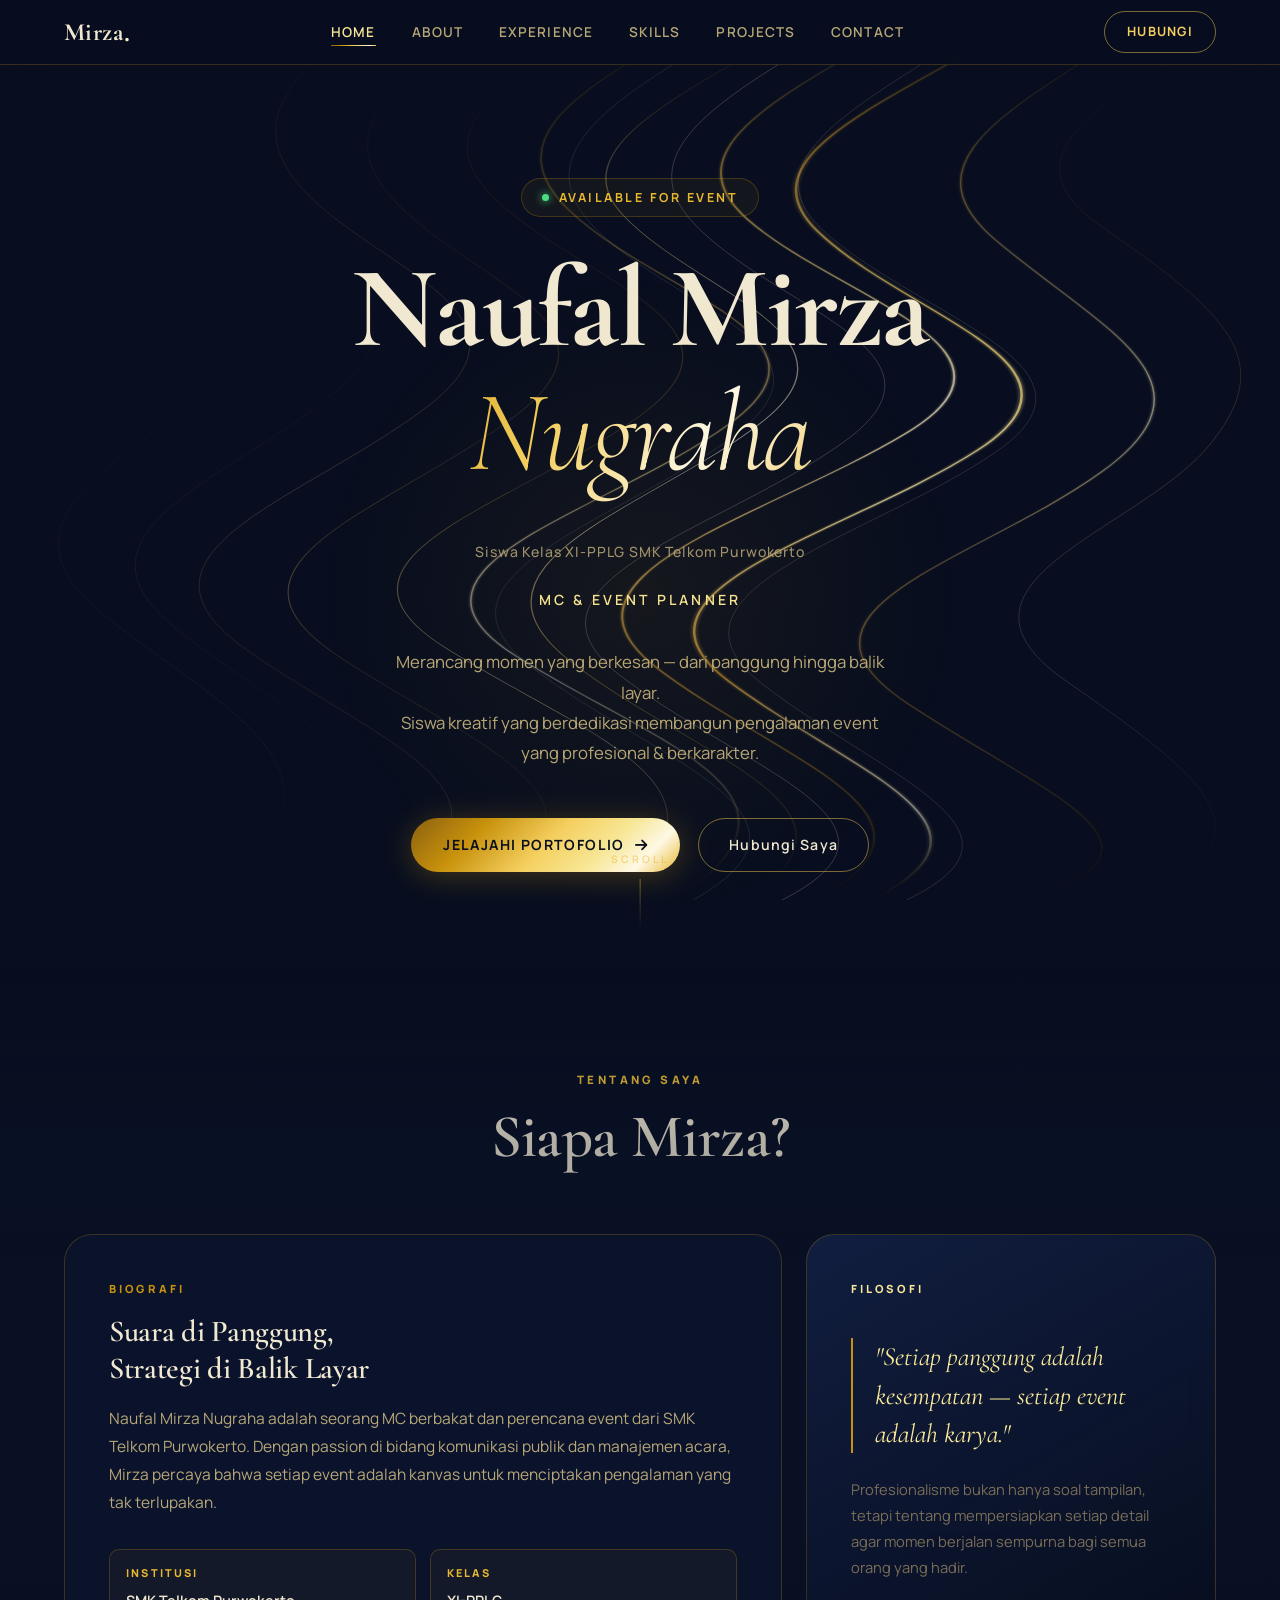
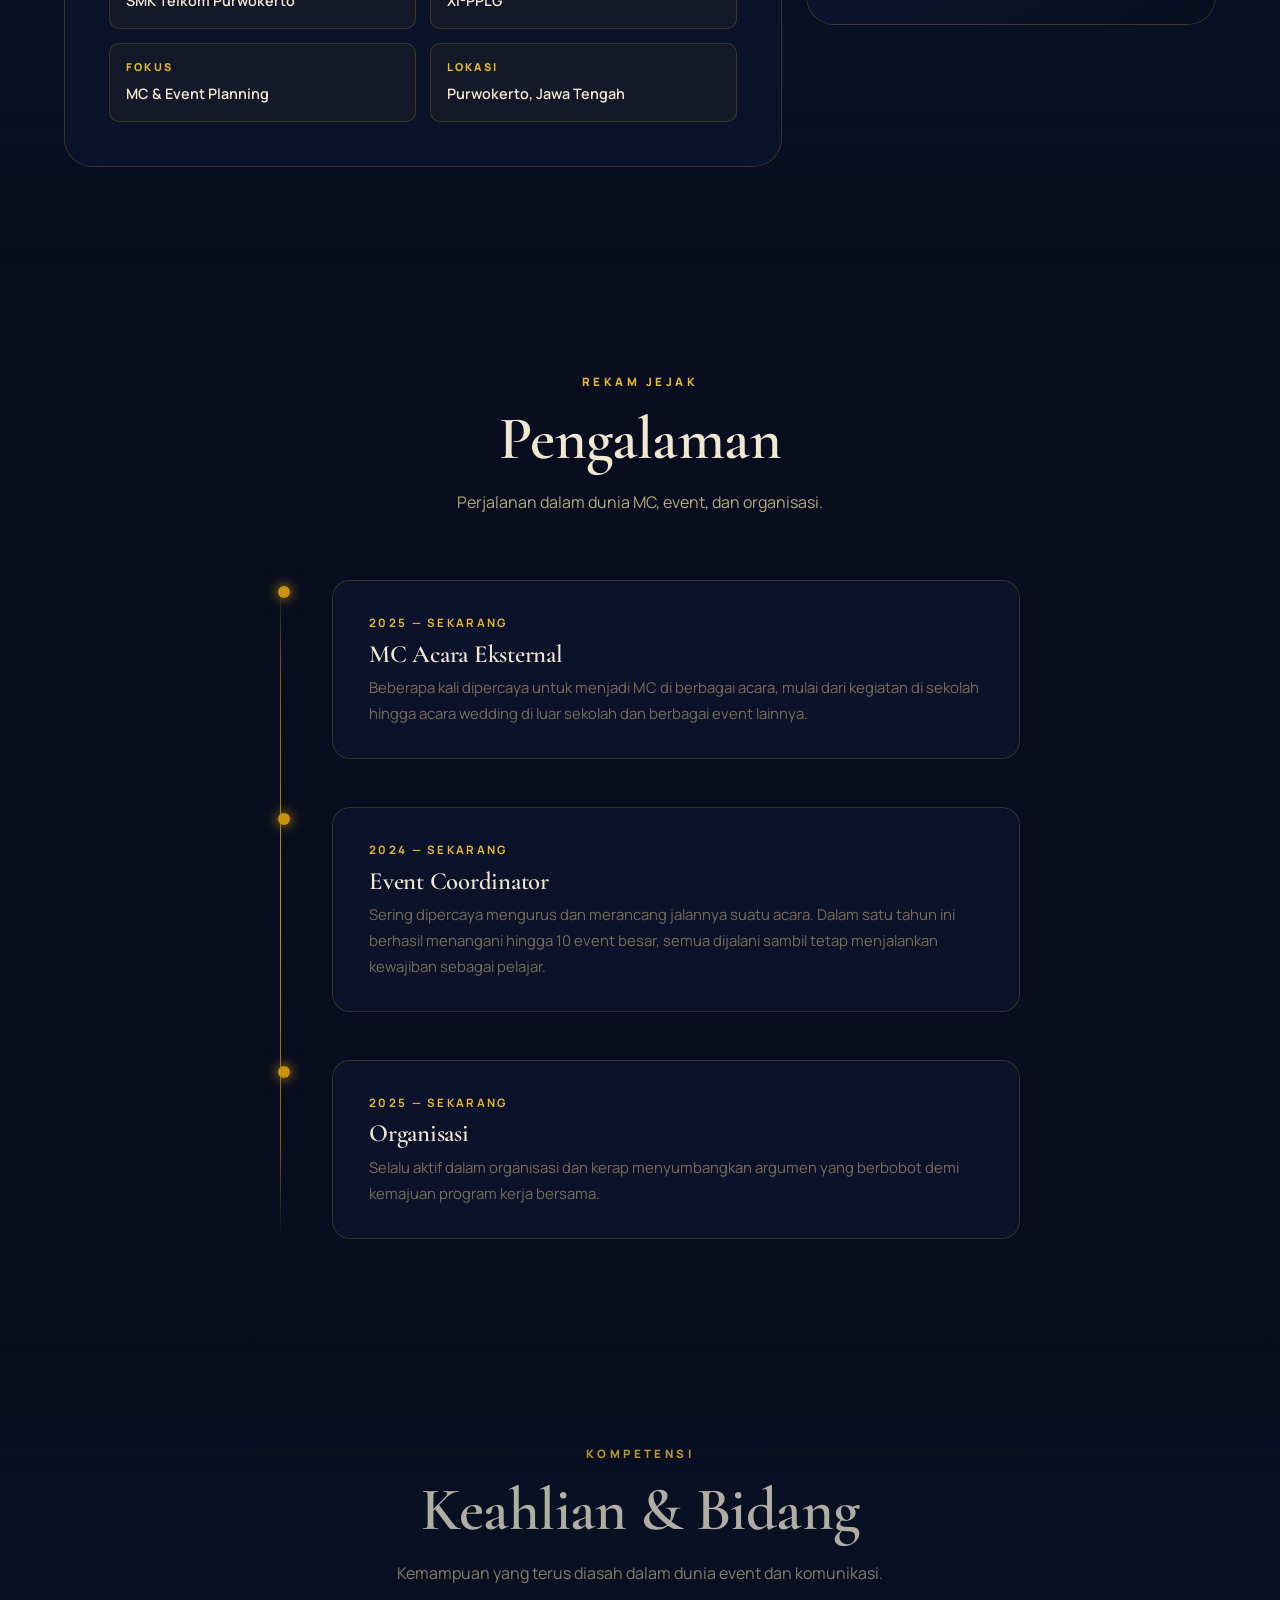
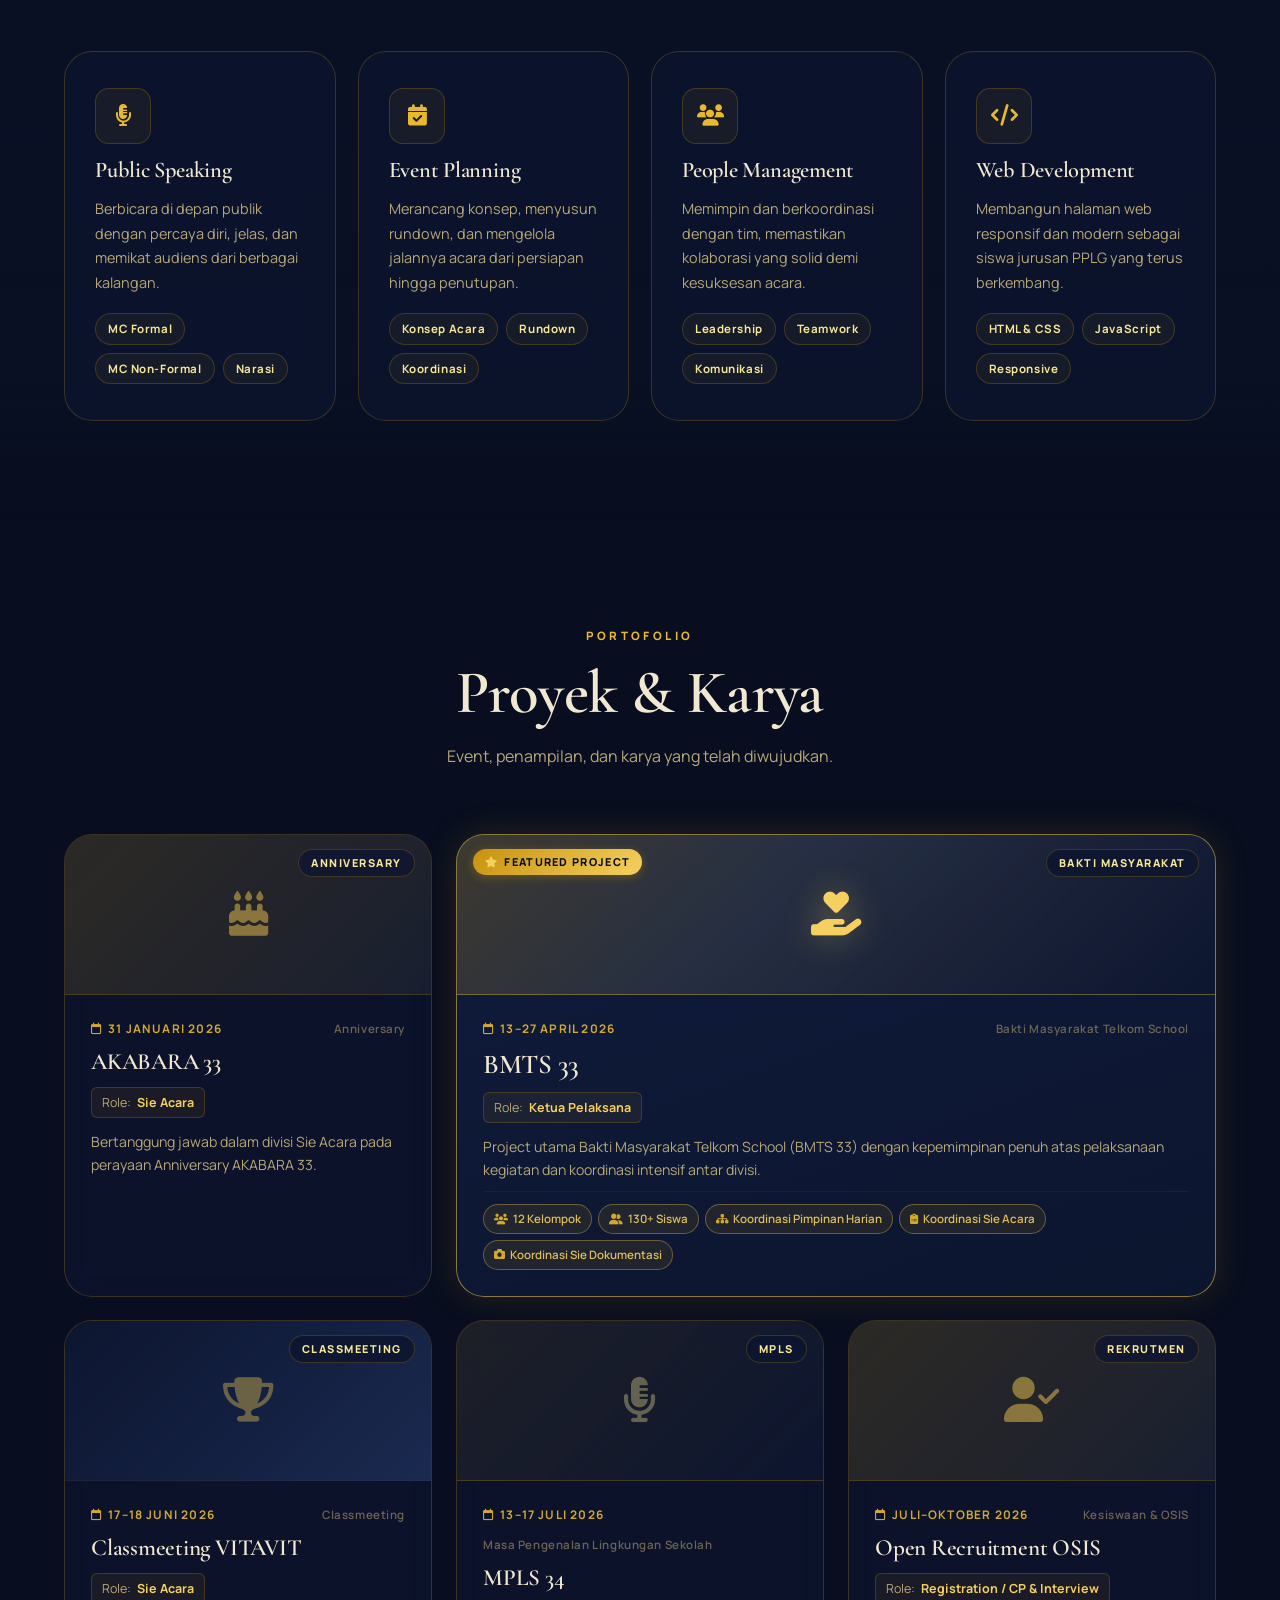
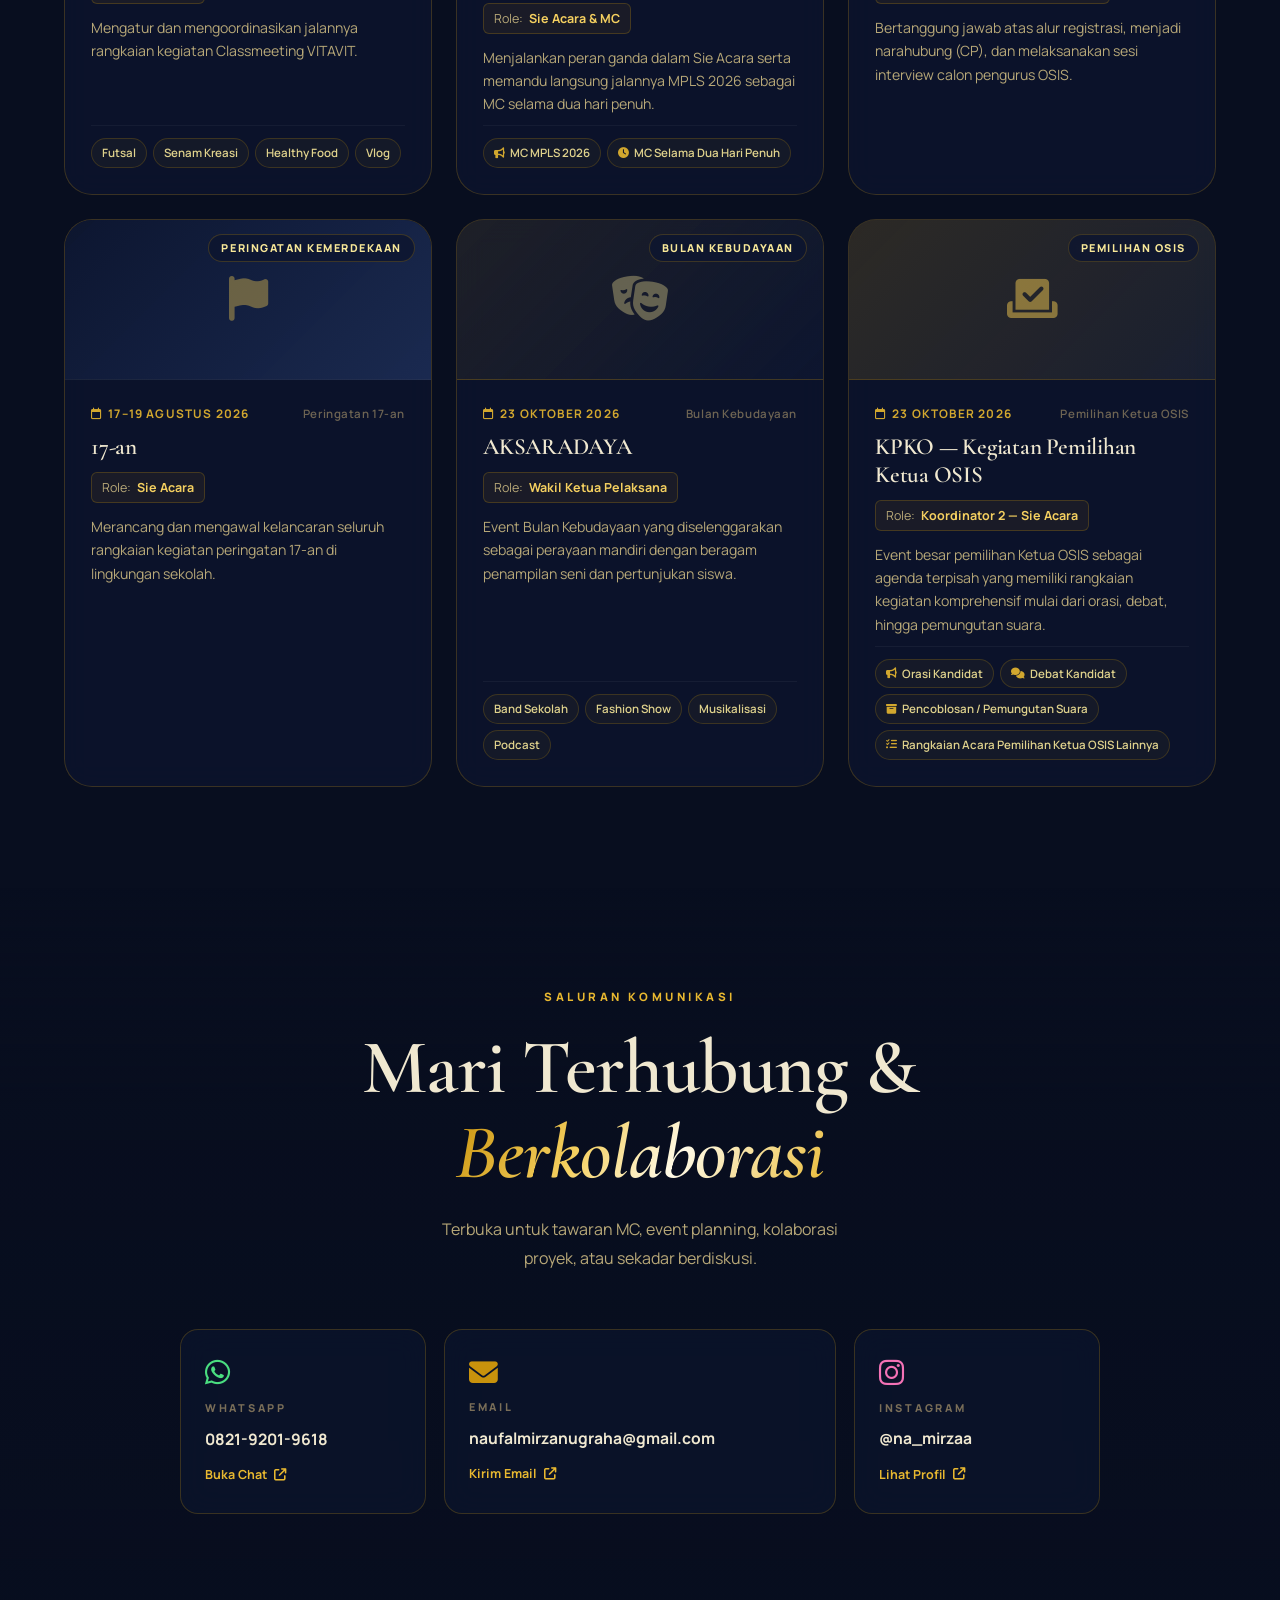
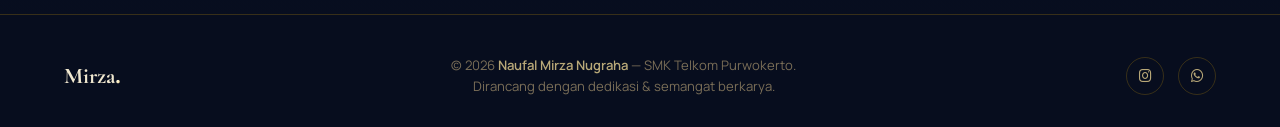
==== commit 2056e3a4: "kedua" ====
--- a/index.html
+++ b/index.html
@@ -326,7 +326,8 @@
                         <h3 class="timeline-title">Event Coordinator</h3>
                         <p class="timeline-desc">
                             Sering dipercaya mengurus dan merancang jalannya suatu acara. Dalam satu tahun ini berhasil
-                            menangani hingga 10 event besar, semua dijalani sambil tetap menjalankan kewajiban sebagai pelajar.
+                            menangani hingga 10 event besar, semua dijalani sambil tetap menjalankan kewajiban sebagai
+                            pelajar.
                         </p>
                     </div>
                 </div>
@@ -432,45 +433,228 @@
             </div>
 
             <div class="projects-grid" id="projects-grid">
-                <div class="project-card" id="proj-card-1">
+                <!-- 01. AKABARA 33 -->
+                <div class="project-card" id="proj-akabara" data-project-id="akabara" role="button" tabindex="0"
+                    aria-haspopup="dialog" aria-label="Lihat detail proyek AKABARA 33">
                     <div class="project-banner project-banner-1">
-                        <span class="project-chip">Event</span>
-                        <i class="fa-solid fa-star"></i>
+                        <span class="project-chip">Anniversary</span>
+                        <i class="fa-solid fa-cake-candles"></i>
                     </div>
                     <div class="project-info">
-                        <span class="project-org">SMK Telkom Purwokerto</span>
-                        <h3 class="project-name">MC Pentas Seni Tahunan</h3>
-                        <p class="project-desc">Membawakan acara pentas seni sekolah dengan atmosfer yang meriah dan
-                            profesional.</p>
-                        <span class="project-link-hint">Detail Lengkap <i class="fa-solid fa-arrow-right"></i></span>
-                    </div>
-                </div>
-
-                <div class="project-card" id="proj-card-2">
+                        <div class="project-meta">
+                            <span class="project-date"><i class="fa-regular fa-calendar"></i> 31 Januari 2026</span>
+                            <span class="project-context-label">Anniversary</span>
+                        </div>
+                        <h3 class="project-name">AKABARA 33</h3>
+                        <div class="project-role-badge">
+                            <span class="project-role-label">Role:</span>
+                            <strong>Sie Acara</strong>
+                        </div>
+                        <p class="project-desc">
+                            Bertanggung jawab dalam divisi Sie Acara pada perayaan Anniversary AKABARA 33.
+                        </p>
+                    </div>
+                </div>
+
+                <!-- 02. BMTS 33 (FEATURED PROJECT) -->
+                <div class="project-card project-card--featured" id="proj-bmts" data-project-id="bmts" role="button"
+                    tabindex="0" aria-haspopup="dialog" aria-label="Lihat detail proyek utama BMTS 33">
+                    <div class="project-banner project-banner-featured">
+                        <span class="project-badge-featured"><i class="fa-solid fa-star"></i> Featured Project</span>
+                        <span class="project-chip">Bakti Masyarakat</span>
+                        <i class="fa-solid fa-hand-holding-heart"></i>
+                    </div>
+                    <div class="project-info">
+                        <div class="project-meta">
+                            <span class="project-date"><i class="fa-regular fa-calendar"></i> 13–27 April 2026</span>
+                            <span class="project-context-label">Bakti Masyarakat Telkom School</span>
+                        </div>
+                        <h3 class="project-name">BMTS 33</h3>
+                        <div class="project-role-badge">
+                            <span class="project-role-label">Role:</span>
+                            <strong>Ketua Pelaksana</strong>
+                        </div>
+                        <p class="project-desc">
+                            Project utama Bakti Masyarakat Telkom School (BMTS 33) dengan kepemimpinan penuh atas
+                            pelaksanaan kegiatan dan koordinasi intensif antar divisi.
+                        </p>
+                        <div class="project-highlights">
+                            <span class="project-pill"><i class="fa-solid fa-users"></i> 12 Kelompok</span>
+                            <span class="project-pill"><i class="fa-solid fa-user-group"></i> 130+ Siswa</span>
+                            <span class="project-pill"><i class="fa-solid fa-sitemap"></i> Koordinasi Pimpinan
+                                Harian</span>
+                            <span class="project-pill"><i class="fa-solid fa-clipboard-list"></i> Koordinasi Sie
+                                Acara</span>
+                            <span class="project-pill"><i class="fa-solid fa-camera"></i> Koordinasi Sie
+                                Dokumentasi</span>
+                        </div>
+                    </div>
+                </div>
+
+                <!-- 03. Classmeeting VITAVIT -->
+                <div class="project-card" id="proj-classmeeting" data-project-id="classmeeting" role="button"
+                    tabindex="0" aria-haspopup="dialog" aria-label="Lihat detail proyek Classmeeting VITAVIT">
                     <div class="project-banner project-banner-2">
-                        <span class="project-chip">Planning</span>
-                        <i class="fa-solid fa-wand-magic-sparkles"></i>
+                        <span class="project-chip">Classmeeting</span>
+                        <i class="fa-solid fa-trophy"></i>
                     </div>
                     <div class="project-info">
-                        <span class="project-org">Program Kesiswaan</span>
-                        <h3 class="project-name">Koordinator Acara OSIS</h3>
-                        <p class="project-desc">Mengelola dan mengkoordinasikan acara-acara besar dalam program kerja
-                            OSIS.</p>
-                        <span class="project-link-hint">Detail Lengkap <i class="fa-solid fa-arrow-right"></i></span>
-                    </div>
-                </div>
-
-                <div class="project-card" id="proj-card-3">
+                        <div class="project-meta">
+                            <span class="project-date"><i class="fa-regular fa-calendar"></i> 17–18 Juni 2026</span>
+                            <span class="project-context-label">Classmeeting</span>
+                        </div>
+                        <h3 class="project-name">Classmeeting VITAVIT</h3>
+                        <div class="project-role-badge">
+                            <span class="project-role-label">Role:</span>
+                            <strong>Sie Acara</strong>
+                        </div>
+                        <p class="project-desc">
+                            Mengatur dan mengoordinasikan jalannya rangkaian kegiatan Classmeeting VITAVIT.
+                        </p>
+                        <div class="project-highlights">
+                            <span class="project-pill">Futsal</span>
+                            <span class="project-pill">Senam Kreasi</span>
+                            <span class="project-pill">Healthy Food</span>
+                            <span class="project-pill">Vlog</span>
+                        </div>
+                    </div>
+                </div>
+
+                <!-- 04. MPLS 34 -->
+                <div class="project-card" id="proj-mpls" data-project-id="mpls" role="button" tabindex="0"
+                    aria-haspopup="dialog" aria-label="Lihat detail proyek MPLS 34">
                     <div class="project-banner project-banner-3">
-                        <span class="project-chip">Web</span>
-                        <i class="fa-solid fa-laptop-code"></i>
+                        <span class="project-chip">MPLS</span>
+                        <i class="fa-solid fa-microphone-lines"></i>
                     </div>
                     <div class="project-info">
-                        <span class="project-org">Proyek KIK</span>
-                        <h3 class="project-name">Website Portofolio Pribadi</h3>
-                        <p class="project-desc">Membangun website portofolio profesional dengan HTML, CSS, dan
-                            JavaScript murni.</p>
-                        <span class="project-link-hint">Detail Lengkap <i class="fa-solid fa-arrow-right"></i></span>
+                        <div class="project-meta">
+                            <span class="project-date"><i class="fa-regular fa-calendar"></i> 13–17 Juli 2026</span>
+                            <span class="project-context-label">Masa Pengenalan Lingkungan Sekolah</span>
+                        </div>
+                        <h3 class="project-name">MPLS 34</h3>
+                        <div class="project-role-badge">
+                            <span class="project-role-label">Role:</span>
+                            <strong>Sie Acara &amp; MC</strong>
+                        </div>
+                        <p class="project-desc">
+                            Menjalankan peran ganda dalam Sie Acara serta memandu langsung jalannya MPLS 2026 sebagai MC
+                            selama dua hari penuh.
+                        </p>
+                        <div class="project-highlights">
+                            <span class="project-pill"><i class="fa-solid fa-bullhorn"></i> MC MPLS 2026</span>
+                            <span class="project-pill"><i class="fa-solid fa-clock"></i> MC Selama Dua Hari Penuh</span>
+                        </div>
+                    </div>
+                </div>
+
+                <!-- 05. Open Recruitment OSIS -->
+                <div class="project-card" id="proj-recruitment" data-project-id="recruitment" role="button" tabindex="0"
+                    aria-haspopup="dialog" aria-label="Lihat detail proyek Open Recruitment OSIS">
+                    <div class="project-banner project-banner-1">
+                        <span class="project-chip">Rekrutmen</span>
+                        <i class="fa-solid fa-user-check"></i>
+                    </div>
+                    <div class="project-info">
+                        <div class="project-meta">
+                            <span class="project-date"><i class="fa-regular fa-calendar"></i> Juli–Oktober 2026</span>
+                            <span class="project-context-label">Kesiswaan &amp; OSIS</span>
+                        </div>
+                        <h3 class="project-name">Open Recruitment OSIS</h3>
+                        <div class="project-role-badge">
+                            <span class="project-role-label">Role:</span>
+                            <strong>Registration / CP &amp; Interview</strong>
+                        </div>
+                        <p class="project-desc">
+                            Bertanggung jawab atas alur registrasi, menjadi narahubung (CP), dan melaksanakan sesi
+                            interview calon pengurus OSIS.
+                        </p>
+                    </div>
+                </div>
+
+                <!-- 06. 17-an -->
+                <div class="project-card" id="proj-17an" data-project-id="17an" role="button" tabindex="0"
+                    aria-haspopup="dialog" aria-label="Lihat detail proyek 17-an">
+                    <div class="project-banner project-banner-2">
+                        <span class="project-chip">Peringatan Kemerdekaan</span>
+                        <i class="fa-solid fa-flag"></i>
+                    </div>
+                    <div class="project-info">
+                        <div class="project-meta">
+                            <span class="project-date"><i class="fa-regular fa-calendar"></i> 17–19 Agustus 2026</span>
+                            <span class="project-context-label">Peringatan 17-an</span>
+                        </div>
+                        <h3 class="project-name">17-an</h3>
+                        <div class="project-role-badge">
+                            <span class="project-role-label">Role:</span>
+                            <strong>Sie Acara</strong>
+                        </div>
+                        <p class="project-desc">
+                            Merancang dan mengawal kelancaran seluruh rangkaian kegiatan peringatan 17-an di lingkungan
+                            sekolah.
+                        </p>
+                    </div>
+                </div>
+
+                <!-- 07. AKSARADAYA -->
+                <div class="project-card" id="proj-aksaradaya" data-project-id="aksaradaya" role="button" tabindex="0"
+                    aria-haspopup="dialog" aria-label="Lihat detail proyek AKSARADAYA">
+                    <div class="project-banner project-banner-3">
+                        <span class="project-chip">Bulan Kebudayaan</span>
+                        <i class="fa-solid fa-masks-theater"></i>
+                    </div>
+                    <div class="project-info">
+                        <div class="project-meta">
+                            <span class="project-date"><i class="fa-regular fa-calendar"></i> 23 Oktober 2026</span>
+                            <span class="project-context-label">Bulan Kebudayaan</span>
+                        </div>
+                        <h3 class="project-name">AKSARADAYA</h3>
+                        <div class="project-role-badge">
+                            <span class="project-role-label">Role:</span>
+                            <strong>Wakil Ketua Pelaksana</strong>
+                        </div>
+                        <p class="project-desc">
+                            Event Bulan Kebudayaan yang diselenggarakan sebagai perayaan mandiri dengan beragam
+                            penampilan seni dan pertunjukan siswa.
+                        </p>
+                        <div class="project-highlights">
+                            <span class="project-pill">Band Sekolah</span>
+                            <span class="project-pill">Fashion Show</span>
+                            <span class="project-pill">Musikalisasi</span>
+                            <span class="project-pill">Podcast</span>
+                        </div>
+                    </div>
+                </div>
+
+                <!-- 08. KPKO — Kegiatan Pemilihan Ketua OSIS -->
+                <div class="project-card" id="proj-kpko" data-project-id="kpko" role="button" tabindex="0"
+                    aria-haspopup="dialog" aria-label="Lihat detail proyek KPKO">
+                    <div class="project-banner project-banner-1">
+                        <span class="project-chip">Pemilihan OSIS</span>
+                        <i class="fa-solid fa-check-to-slot"></i>
+                    </div>
+                    <div class="project-info">
+                        <div class="project-meta">
+                            <span class="project-date"><i class="fa-regular fa-calendar"></i> 23 Oktober 2026</span>
+                            <span class="project-context-label">Pemilihan Ketua OSIS</span>
+                        </div>
+                        <h3 class="project-name">KPKO — Kegiatan Pemilihan Ketua OSIS</h3>
+                        <div class="project-role-badge">
+                            <span class="project-role-label">Role:</span>
+                            <strong>Koordinator 2 — Sie Acara</strong>
+                        </div>
+                        <p class="project-desc">
+                            Event besar pemilihan Ketua OSIS sebagai agenda terpisah yang memiliki rangkaian kegiatan
+                            komprehensif mulai dari orasi, debat, hingga pemungutan suara.
+                        </p>
+                        <div class="project-highlights">
+                            <span class="project-pill"><i class="fa-solid fa-bullhorn"></i> Orasi Kandidat</span>
+                            <span class="project-pill"><i class="fa-solid fa-comments"></i> Debat Kandidat</span>
+                            <span class="project-pill"><i class="fa-solid fa-box-archive"></i> Pencoblosan / Pemungutan
+                                Suara</span>
+                            <span class="project-pill"><i class="fa-solid fa-list-check"></i> Rangkaian Acara Pemilihan
+                                Ketua OSIS Lainnya</span>
+                        </div>
                     </div>
                 </div>
             </div>
@@ -501,12 +685,12 @@
                                 class="fa-solid fa-arrow-up-right-from-square"></i></span>
                     </a>
 
-                    <a href="mailto:naufalmirzanugraha@gmail.com" class="contact-card"
-                        id="contact-email">
+                    <a href="mailto:naufalmirzanugraha@gmail.com" class="contact-card" id="contact-email">
                         <i class="fa-solid fa-envelope contact-icon" style="color: var(--gold-warm);"></i>
                         <span class="contact-label">Email</span>
                         <span class="contact-value" id="email-display">naufalmirzanugraha@gmail.com</span>
-                        <span class="contact-cta">Kirim Email <i class="fa-solid fa-arrow-up-right-from-square"></i></span>
+                        <span class="contact-cta">Kirim Email <i
+                                class="fa-solid fa-arrow-up-right-from-square"></i></span>
                     </a>
 
                     <a href="https://instagram.com/na_mirzaa" target="_blank" rel="noopener" class="contact-card"
@@ -534,14 +718,50 @@
                     Dirancang dengan dedikasi &amp; semangat berkarya.
                 </p>
                 <div class="footer-socials">
-                    <a href="https://instagram.com/na_mirzaa" target="_blank" rel="noopener" aria-label="Instagram" class="footer-social-link" id="footer-ig"><i
-                            class="fa-brands fa-instagram"></i></a>
-                    <a href="https://wa.me/6282192019618" target="_blank" rel="noopener" aria-label="WhatsApp" class="footer-social-link" id="footer-wa"><i
-                            class="fa-brands fa-whatsapp"></i></a>
+                    <a href="https://instagram.com/na_mirzaa" target="_blank" rel="noopener" aria-label="Instagram"
+                        class="footer-social-link" id="footer-ig"><i class="fa-brands fa-instagram"></i></a>
+                    <a href="https://wa.me/6282192019618" target="_blank" rel="noopener" aria-label="WhatsApp"
+                        class="footer-social-link" id="footer-wa"><i class="fa-brands fa-whatsapp"></i></a>
                 </div>
             </div>
         </div>
     </footer>
+
+    <!-- ═══════════════════════════════════════════════
+         FULLSCREEN PROJECT DETAIL VIEW (Case Study)
+    ═══════════════════════════════════════════════ -->
+    <div class="project-detail-overlay" id="projectDetailOverlay" aria-hidden="true" role="dialog" aria-modal="true"
+        aria-labelledby="detailTitle">
+        <div class="project-detail-backdrop" id="projectDetailBackdrop" tabindex="-1"></div>
+        <div class="project-detail-sheet" id="projectDetailSheet" tabindex="-1">
+            <!-- Sticky Header Control Bar -->
+            <div class="detail-header">
+                <button class="detail-back-btn" id="detailBackBtn" aria-label="Kembali ke Projects">
+                    <i class="fa-solid fa-arrow-left"></i>
+                    <span>Kembali ke Projects</span>
+                </button>
+                <div class="detail-header-meta">
+                    <span class="detail-case-badge" id="detailCaseBadge">CASE STUDY</span>
+                    <button class="detail-close-btn" id="detailCloseBtn" aria-label="Tutup Detail (ESC)">
+                        <i class="fa-solid fa-xmark"></i>
+                    </button>
+                </div>
+            </div>
+
+            <!-- Detail Content Body -->
+            <div class="detail-body">
+                <div class="detail-container">
+                    <div class="detail-grid">
+                        <!-- Left Column: Story -->
+                        <div class="detail-col-story" id="detailColStory"></div>
+
+                        <!-- Right Column: Documentation Photos -->
+                        <div class="detail-col-doc" id="detailColDoc"></div>
+                    </div>
+                </div>
+            </div>
+        </div>
+    </div>
 
     <!-- Toast Notification -->
     <div class="toast" id="emailToast" role="alert" aria-live="polite">
--- a/style.css
+++ b/style.css
@@ -585,14 +585,12 @@
     content: '';
     position: absolute;
     inset: 0;
-    background: linear-gradient(
-        to bottom,
-        transparent 0%,
-        rgba(13, 22, 48, 0.28) 20%,
-        rgba(13, 22, 48, 0.32) 50%,
-        rgba(13, 22, 48, 0.28) 80%,
-        transparent 100%
-    );
+    background: linear-gradient(to bottom,
+            transparent 0%,
+            rgba(13, 22, 48, 0.28) 20%,
+            rgba(13, 22, 48, 0.32) 50%,
+            rgba(13, 22, 48, 0.28) 80%,
+            transparent 100%);
     pointer-events: none;
 }
 
@@ -924,35 +922,88 @@
     display: grid;
     grid-template-columns: repeat(auto-fill, minmax(320px, 1fr));
     gap: 24px;
+    perspective: 1200px;
 }
 
 .project-card {
+    --rx: 0deg;
+    --ry: 0deg;
     background: var(--navy-card);
     border: 1px solid var(--border-gold);
     border-radius: var(--radius-lg);
     overflow: hidden;
     backdrop-filter: blur(14px);
     -webkit-backdrop-filter: blur(14px);
-    transition: var(--transition);
     display: flex;
     flex-direction: column;
-}
-
-.project-card:hover {
-    border-color: rgba(240, 200, 80, 0.4);
-    box-shadow: var(--shadow-gold);
-    transform: translateY(-6px);
+    position: relative;
+    cursor: pointer;
+    transform: perspective(1000px) translateY(0) scale(1) rotateX(var(--rx)) rotateY(var(--ry));
+    transform-style: preserve-3d;
+    backface-visibility: hidden;
+    transition: transform 0.4s cubic-bezier(0.16, 1, 0.3, 1),
+        border-color 0.38s cubic-bezier(0.16, 1, 0.3, 1),
+        box-shadow 0.38s cubic-bezier(0.16, 1, 0.3, 1),
+        background 0.38s cubic-bezier(0.16, 1, 0.3, 1);
+    will-change: transform, box-shadow;
+}
+
+/* Hover only affects the hovered card on fine-pointer devices */
+@media (hover: hover) and (pointer: fine) {
+    .project-card:hover {
+        transform: perspective(1000px) translateY(-5px) scale(1.03) rotateX(var(--rx)) rotateY(var(--ry));
+        border-color: rgba(240, 200, 80, 0.52);
+        box-shadow: 0 16px 40px rgba(0, 0, 0, 0.52), 0 0 32px rgba(200, 146, 12, 0.2);
+        z-index: 3;
+    }
+}
+
+/* Featured Project Hierarchy */
+.project-card--featured {
+    border-color: rgba(240, 200, 80, 0.55);
+    background: linear-gradient(160deg, rgba(17, 30, 64, 0.88) 0%, rgba(13, 22, 48, 0.92) 100%);
+    box-shadow: 0 0 35px rgba(200, 146, 12, 0.16);
+}
+
+@media (hover: hover) and (pointer: fine) {
+    .project-card--featured:hover {
+        border-color: rgba(245, 208, 96, 0.72);
+        background: linear-gradient(160deg, rgba(20, 36, 76, 0.92) 0%, rgba(13, 22, 48, 0.95) 100%);
+        box-shadow: 0 18px 46px rgba(0, 0, 0, 0.58), 0 0 42px rgba(232, 184, 48, 0.28);
+    }
+}
+
+@media (min-width: 900px) {
+    .project-card--featured {
+        grid-column: span 2;
+    }
+}
+
+@media (max-width: 899px) {
+    .project-card--featured {
+        grid-column: span 1;
+    }
+}
+
+/* Mobile & Touch interactions */
+@media (hover: none) and (pointer: coarse) {
+    .project-card:active {
+        transform: scale(0.99);
+        border-color: rgba(240, 200, 80, 0.4);
+        transition: transform 0.15s ease, border-color 0.15s ease;
+    }
 }
 
 .project-banner {
-    height: 180px;
+    height: 160px;
     display: flex;
     align-items: center;
     justify-content: center;
     position: relative;
-    font-size: 3rem;
+    font-size: 2.8rem;
     color: rgba(255, 255, 255, 0.2);
-    transition: var(--transition);
+    overflow: hidden;
+    transition: background 0.38s cubic-bezier(0.16, 1, 0.3, 1);
 }
 
 /* Project banner color variants */
@@ -963,6 +1014,9 @@
 
 .project-banner-1 i {
     color: rgba(240, 200, 80, 0.5);
+    transition: transform 0.4s cubic-bezier(0.16, 1, 0.3, 1),
+        color 0.38s cubic-bezier(0.16, 1, 0.3, 1),
+        filter 0.38s cubic-bezier(0.16, 1, 0.3, 1);
 }
 
 .project-banner-2 {
@@ -972,6 +1026,9 @@
 
 .project-banner-2 i {
     color: rgba(240, 200, 80, 0.4);
+    transition: transform 0.4s cubic-bezier(0.16, 1, 0.3, 1),
+        color 0.38s cubic-bezier(0.16, 1, 0.3, 1),
+        filter 0.38s cubic-bezier(0.16, 1, 0.3, 1);
 }
 
 .project-banner-3 {
@@ -981,43 +1038,143 @@
 
 .project-banner-3 i {
     color: rgba(248, 232, 152, 0.35);
+    transition: transform 0.4s cubic-bezier(0.16, 1, 0.3, 1),
+        color 0.38s cubic-bezier(0.16, 1, 0.3, 1),
+        filter 0.38s cubic-bezier(0.16, 1, 0.3, 1);
+}
+
+.project-banner-featured {
+    background: linear-gradient(135deg, rgba(200, 146, 12, 0.25) 0%, rgba(248, 232, 152, 0.1) 40%, rgba(13, 22, 48, 0.95) 100%);
+    border-bottom: 1px solid rgba(240, 200, 80, 0.35);
+}
+
+.project-banner-featured i {
+    color: var(--gold-bright);
+    filter: drop-shadow(0 0 16px rgba(240, 200, 80, 0.4));
+    transition: transform 0.4s cubic-bezier(0.16, 1, 0.3, 1),
+        filter 0.38s cubic-bezier(0.16, 1, 0.3, 1);
 }
 
 .project-card:hover .project-banner i {
-    transform: scale(1.08);
+    transform: scale(1.08) translateY(-2px);
+    color: var(--gold-bright);
     opacity: 1;
+}
+
+.project-card--featured:hover .project-banner-featured i {
+    filter: drop-shadow(0 0 22px rgba(245, 208, 96, 0.65));
 }
 
 .project-chip {
     position: absolute;
-    top: 16px;
+    top: 14px;
     right: 16px;
     font-family: 'Manrope', sans-serif;
     font-size: 0.68rem;
     font-weight: 800;
-    letter-spacing: 0.18em;
+    letter-spacing: 0.14em;
     text-transform: uppercase;
-    background: rgba(200, 146, 12, 0.15);
-    border: 1px solid var(--border-gold-bright);
+    background: rgba(13, 22, 48, 0.85);
+    border: 1px solid var(--border-gold);
+    color: var(--gold-pale);
+    padding: 4px 12px;
+    border-radius: 50px;
+    backdrop-filter: blur(8px);
+    -webkit-backdrop-filter: blur(8px);
+    transition: border-color 0.35s ease, background 0.35s ease, color 0.35s ease;
+}
+
+.project-card:hover .project-chip {
+    border-color: rgba(240, 200, 80, 0.5);
     color: var(--gold-bright);
-    padding: 5px 12px;
+    background: rgba(13, 22, 48, 0.95);
+}
+
+.project-badge-featured {
+    position: absolute;
+    top: 14px;
+    left: 16px;
+    font-family: 'Manrope', sans-serif;
+    font-size: 0.68rem;
+    font-weight: 800;
+    letter-spacing: 0.12em;
+    text-transform: uppercase;
+    background: linear-gradient(135deg, var(--gold-warm) 0%, var(--gold-bright) 100%);
+    color: var(--navy-deep);
+    padding: 4px 12px;
     border-radius: 50px;
+    display: inline-flex;
+    align-items: center;
+    gap: 6px;
+    box-shadow: 0 2px 10px rgba(200, 146, 12, 0.35);
+    transition: transform 0.35s ease, box-shadow 0.35s ease;
+}
+
+.project-card--featured:hover .project-badge-featured {
+    transform: translateY(-2px);
+    box-shadow: 0 4px 16px rgba(200, 146, 12, 0.45);
 }
 
 .project-info {
-    padding: 28px 30px 30px;
+    padding: 24px 26px 26px;
     flex: 1;
     display: flex;
     flex-direction: column;
-    gap: 8px;
-}
-
-.project-org {
-    font-size: 0.72rem;
+    gap: 10px;
+}
+
+.project-meta {
+    display: flex;
+    align-items: center;
+    justify-content: space-between;
+    gap: 10px;
+    flex-wrap: wrap;
+    opacity: 0.9;
+    transform: translateY(0);
+    transition: opacity 0.35s ease, transform 0.35s ease;
+}
+
+.project-card:hover .project-meta {
+    opacity: 1;
+    transform: translateY(-2px);
+}
+
+.project-date {
+    font-family: 'Manrope', sans-serif;
+    font-size: 0.74rem;
     font-weight: 700;
-    letter-spacing: 0.18em;
+    letter-spacing: 0.1em;
     text-transform: uppercase;
     color: var(--gold-mid);
+    display: inline-flex;
+    align-items: center;
+    gap: 6px;
+    transition: color 0.35s ease;
+}
+
+.project-card:hover .project-date {
+    color: var(--gold-bright);
+}
+
+.project-date i {
+    transition: transform 0.35s ease, color 0.35s ease;
+}
+
+.project-card:hover .project-date i {
+    transform: scale(1.1);
+    color: var(--gold-bright);
+}
+
+.project-context-label {
+    font-size: 0.72rem;
+    font-weight: 600;
+    color: var(--text-muted);
+    letter-spacing: 0.05em;
+    transition: color 0.35s ease;
+}
+
+.project-card:hover .project-context-label {
+    color: var(--text-secondary);
 }
 
 .project-name {
@@ -1026,30 +1183,149 @@
     font-weight: 600;
     color: var(--text-primary);
     line-height: 1.2;
+    transition: color 0.35s ease;
+}
+
+.project-card:hover .project-name {
+    color: var(--gold-near-white);
+}
+
+.project-card--featured .project-name {
+    font-size: 1.7rem;
+}
+
+.project-role-badge {
+    display: inline-flex;
+    align-items: center;
+    gap: 6px;
+    font-size: 0.78rem;
+    color: var(--text-secondary);
+    background: rgba(200, 146, 12, 0.08);
+    border: 1px solid var(--border-gold);
+    padding: 4px 10px;
+    border-radius: 6px;
+    width: fit-content;
+    transform: translateY(0);
+    transition: transform 0.35s cubic-bezier(0.16, 1, 0.3, 1),
+        background 0.35s ease,
+        border-color 0.35s ease,
+        box-shadow 0.35s ease;
+}
+
+.project-role-badge strong {
+    color: var(--gold-bright);
+    font-weight: 700;
+}
+
+.project-card:hover .project-role-badge {
+    transform: translateY(-3px);
+    background: rgba(200, 146, 12, 0.16);
+    border-color: rgba(240, 200, 80, 0.45);
+    box-shadow: 0 4px 14px rgba(200, 146, 12, 0.12);
 }
 
 .project-desc {
-    font-size: 0.9rem;
+    font-size: 0.88rem;
     color: var(--text-secondary);
-    line-height: 1.7;
-    flex: 1;
-    margin-top: 4px;
-}
-
-.project-link-hint {
-    font-size: 0.82rem;
-    font-weight: 700;
-    color: var(--gold-warm);
+    line-height: 1.65;
+    margin-top: 2px;
+    transition: color 0.35s ease;
+}
+
+.project-card:hover .project-desc {
+    color: var(--text-primary);
+}
+
+.project-highlights {
+    display: flex;
+    flex-wrap: wrap;
+    gap: 6px;
+    margin-top: auto;
+    padding-top: 12px;
+    border-top: 1px solid rgba(255, 255, 255, 0.05);
+    opacity: 0.9;
+    transform: translateY(0);
+    transition: opacity 0.35s ease, transform 0.35s ease, border-top-color 0.35s ease;
+}
+
+.project-card:hover .project-highlights {
+    opacity: 1;
+    transform: translateY(-2px);
+    border-top-color: rgba(200, 146, 12, 0.2);
+}
+
+.project-pill {
+    font-size: 0.72rem;
+    font-weight: 600;
+    padding: 4px 10px;
+    border-radius: 50px;
+    border: 1px solid var(--border-gold);
+    color: var(--gold-pale);
+    background: rgba(200, 146, 12, 0.06);
     display: inline-flex;
     align-items: center;
-    gap: 8px;
-    margin-top: 8px;
-    transition: var(--transition);
-}
-
-.project-card:hover .project-link-hint {
-    gap: 12px;
+    gap: 5px;
+    transform: translateY(0);
+    transition: transform 0.35s cubic-bezier(0.16, 1, 0.3, 1),
+        border-color 0.35s ease,
+        background 0.35s ease,
+        color 0.35s ease;
+}
+
+.project-pill i {
+    font-size: 0.68rem;
+    color: var(--gold-mid);
+    transition: color 0.35s ease;
+}
+
+.project-card:hover .project-pill {
+    transform: translateY(-3px);
+    border-color: rgba(240, 200, 80, 0.4);
+    background: rgba(200, 146, 12, 0.12);
+    color: var(--gold-near-white);
+}
+
+.project-card:hover .project-pill i {
     color: var(--gold-bright);
+}
+
+.project-card--featured .project-pill {
+    background: rgba(200, 146, 12, 0.12);
+    border-color: rgba(240, 200, 80, 0.4);
+    color: var(--gold-bright);
+}
+
+.project-card--featured:hover .project-pill {
+    background: rgba(200, 146, 12, 0.2);
+    border-color: rgba(245, 208, 96, 0.6);
+}
+
+/* Reduced Motion Accessibility */
+@media (prefers-reduced-motion: reduce) {
+
+    .project-card,
+    .project-card:hover,
+    .project-card--featured:hover,
+    .project-card:active,
+    .project-role-badge,
+    .project-pill,
+    .project-banner i,
+    .project-badge-featured,
+    .project-meta,
+    .project-highlights {
+        transform: none !important;
+        transition: border-color 0.2s ease, box-shadow 0.2s ease, background 0.2s ease, opacity 0.2s ease !important;
+    }
+
+    .project-card:hover {
+        border-color: rgba(240, 200, 80, 0.5);
+        box-shadow: 0 4px 20px rgba(0, 0, 0, 0.4);
+    }
+
+    .project-card--featured:hover {
+        border-color: rgba(245, 208, 96, 0.65);
+        box-shadow: 0 4px 25px rgba(200, 146, 12, 0.18);
+    }
 }
 
 /* ── 13. CONTACT SECTION ────────────────────────────────────── */
@@ -1382,4 +1658,589 @@
     .section-contact {
         padding: 72px 0;
     }
+}
+
+/* ── 17. FULLSCREEN PROJECT DETAIL VIEW (CASE STUDY) ────────── */
+.project-detail-overlay {
+    position: fixed;
+    inset: 0;
+    z-index: 9999;
+    background: rgba(8, 14, 31, 0.94);
+    backdrop-filter: blur(24px);
+    -webkit-backdrop-filter: blur(24px);
+    overflow-y: auto;
+    overflow-x: hidden;
+    opacity: 0;
+    visibility: hidden;
+    pointer-events: none;
+    transition: opacity 0.45s cubic-bezier(0.16, 1, 0.3, 1),
+        visibility 0.45s ease;
+}
+
+.project-detail-overlay.active {
+    opacity: 1;
+    visibility: visible;
+    pointer-events: auto;
+}
+
+.project-detail-backdrop {
+    position: fixed;
+    inset: 0;
+    z-index: 1;
+    cursor: pointer;
+}
+
+.project-detail-sheet {
+    position: relative;
+    z-index: 2;
+    min-height: 100vh;
+    display: flex;
+    flex-direction: column;
+    transform: translateY(28px) scale(0.98);
+    transition: transform 0.48s cubic-bezier(0.16, 1, 0.3, 1);
+    outline: none;
+}
+
+.project-detail-overlay.active .project-detail-sheet {
+    transform: translateY(0) scale(1);
+}
+
+/* Sticky Header */
+.detail-header {
+    position: sticky;
+    top: 0;
+    z-index: 30;
+    background: rgba(8, 14, 31, 0.92);
+    backdrop-filter: blur(20px);
+    -webkit-backdrop-filter: blur(20px);
+    border-bottom: 1px solid var(--border-gold);
+    padding: 16px 40px;
+    display: flex;
+    align-items: center;
+    justify-content: space-between;
+    gap: 16px;
+}
+
+.detail-back-btn {
+    display: inline-flex;
+    align-items: center;
+    gap: 10px;
+    font-family: 'Manrope', sans-serif;
+    font-size: 0.85rem;
+    font-weight: 700;
+    letter-spacing: 0.05em;
+    padding: 10px 22px;
+    border-radius: 50px;
+    background: rgba(200, 146, 12, 0.08);
+    border: 1px solid var(--border-gold-bright);
+    color: var(--gold-bright);
+    cursor: pointer;
+    transition: var(--transition);
+}
+
+.detail-back-btn:hover {
+    background: rgba(200, 146, 12, 0.2);
+    border-color: var(--gold-bright);
+    color: var(--gold-near-white);
+    transform: translateX(-4px);
+    box-shadow: 0 0 20px rgba(200, 146, 12, 0.25);
+}
+
+.detail-header-meta {
+    display: flex;
+    align-items: center;
+    gap: 16px;
+}
+
+.detail-case-badge {
+    font-family: 'Manrope', sans-serif;
+    font-size: 0.68rem;
+    font-weight: 800;
+    letter-spacing: 0.16em;
+    text-transform: uppercase;
+    color: var(--gold-mid);
+    background: rgba(200, 146, 12, 0.1);
+    border: 1px solid var(--border-gold);
+    padding: 5px 14px;
+    border-radius: 50px;
+}
+
+.detail-close-btn {
+    width: 40px;
+    height: 40px;
+    border-radius: 50%;
+    border: 1px solid var(--border-gold);
+    background: rgba(13, 22, 48, 0.8);
+    color: var(--text-secondary);
+    display: flex;
+    align-items: center;
+    justify-content: center;
+    cursor: pointer;
+    font-size: 1.05rem;
+    transition: var(--transition);
+}
+
+.detail-close-btn:hover {
+    border-color: var(--gold-bright);
+    color: var(--gold-bright);
+    background: rgba(200, 146, 12, 0.15);
+    transform: rotate(90deg);
+}
+
+/* Detail Body & 2-Column Grid */
+.detail-body {
+    flex: 1;
+    width: 100%;
+}
+
+.detail-container {
+    max-width: 1360px;
+    margin: 0 auto;
+    padding: 48px 40px 96px;
+}
+
+.detail-grid {
+    display: grid;
+    grid-template-columns: 44% 56%;
+    gap: 56px;
+    align-items: start;
+}
+
+/* ── LEFT COLUMN: STORY ── */
+.detail-col-story {
+    display: flex;
+    flex-direction: column;
+    gap: 24px;
+}
+
+.detail-num-tag {
+    font-family: 'Manrope', sans-serif;
+    font-size: 0.74rem;
+    font-weight: 800;
+    letter-spacing: 0.2em;
+    text-transform: uppercase;
+    color: var(--gold-mid);
+    display: inline-block;
+}
+
+.detail-title {
+    font-family: 'Cormorant Garamond', serif;
+    font-size: clamp(2.4rem, 4.2vw, 3.4rem);
+    font-weight: 600;
+    color: var(--text-primary);
+    line-height: 1.12;
+    margin-top: -6px;
+}
+
+.detail-meta-bar {
+    display: grid;
+    grid-template-columns: repeat(3, 1fr);
+    gap: 12px;
+    padding: 16px 18px;
+    background: rgba(13, 22, 48, 0.65);
+    border: 1px solid var(--border-gold);
+    border-radius: var(--radius-md);
+}
+
+.detail-meta-item {
+    display: flex;
+    flex-direction: column;
+    gap: 4px;
+}
+
+.detail-meta-label {
+    font-size: 0.68rem;
+    font-weight: 700;
+    letter-spacing: 0.15em;
+    text-transform: uppercase;
+    color: var(--text-muted);
+}
+
+.detail-meta-val {
+    font-size: 0.84rem;
+    font-weight: 600;
+    color: var(--text-primary);
+    display: inline-flex;
+    align-items: center;
+    gap: 6px;
+}
+
+.detail-meta-val--gold {
+    color: var(--gold-bright);
+    font-weight: 700;
+}
+
+.detail-meta-val i {
+    font-size: 0.75rem;
+    color: var(--gold-mid);
+}
+
+/* Featured Metrics (BMTS 33) */
+.detail-metrics-grid {
+    display: grid;
+    grid-template-columns: 1fr 1fr;
+    gap: 16px;
+    margin: 4px 0 8px;
+}
+
+.detail-metric-card {
+    background: linear-gradient(145deg, rgba(200, 146, 12, 0.15) 0%, rgba(13, 22, 48, 0.8) 100%);
+    border: 1px solid var(--border-gold-bright);
+    border-radius: var(--radius-md);
+    padding: 22px 20px;
+    text-align: center;
+    display: flex;
+    flex-direction: column;
+    gap: 4px;
+    box-shadow: 0 0 25px rgba(200, 146, 12, 0.1);
+}
+
+.detail-metric-number {
+    font-family: 'Cormorant Garamond', serif;
+    font-size: 3.2rem;
+    font-weight: 700;
+    color: var(--gold-bright);
+    line-height: 1;
+}
+
+.detail-metric-label {
+    font-family: 'Manrope', sans-serif;
+    font-size: 0.72rem;
+    font-weight: 800;
+    letter-spacing: 0.18em;
+    text-transform: uppercase;
+    color: var(--text-primary);
+}
+
+/* Sections in Story */
+.detail-section {
+    display: flex;
+    flex-direction: column;
+    gap: 10px;
+}
+
+.detail-section-title {
+    font-family: 'Cormorant Garamond', serif;
+    font-size: 1.35rem;
+    font-weight: 600;
+    color: var(--gold-pale);
+    display: inline-flex;
+    align-items: center;
+    gap: 10px;
+    letter-spacing: 0.02em;
+}
+
+.detail-section-title i {
+    font-size: 0.95rem;
+    color: var(--gold-mid);
+}
+
+.detail-p {
+    font-size: 0.94rem;
+    color: var(--text-secondary);
+    line-height: 1.8;
+}
+
+.detail-handled-list {
+    list-style: none;
+    display: flex;
+    flex-direction: column;
+    gap: 10px;
+}
+
+.detail-handled-list li {
+    display: flex;
+    align-items: flex-start;
+    gap: 12px;
+    font-size: 0.92rem;
+    color: var(--text-primary);
+    line-height: 1.6;
+}
+
+.detail-handled-list li i {
+    color: var(--gold-bright);
+    font-size: 0.9rem;
+    margin-top: 4px;
+    flex-shrink: 0;
+}
+
+/* Challenge / Experience Quote Box */
+.detail-quote-box {
+    background: rgba(13, 22, 48, 0.75);
+    border-left: 3px solid var(--gold-mid);
+    border-radius: 0 var(--radius-md) var(--radius-md) 0;
+    padding: 22px 26px;
+    border-top: 1px solid rgba(200, 146, 12, 0.15);
+    border-right: 1px solid rgba(200, 146, 12, 0.15);
+    border-bottom: 1px solid rgba(200, 146, 12, 0.15);
+}
+
+.detail-p--quote {
+    font-size: 0.95rem;
+    color: var(--text-primary);
+    font-style: italic;
+    line-height: 1.85;
+}
+
+/* Takeaway Box */
+.detail-section--takeaway {
+    background: linear-gradient(135deg, rgba(200, 146, 12, 0.1) 0%, rgba(13, 22, 48, 0.6) 100%);
+    border: 1px solid var(--border-gold);
+    border-radius: var(--radius-md);
+    padding: 22px 24px;
+}
+
+/* ── RIGHT COLUMN: DOCUMENTATION ── */
+.detail-col-doc {
+    position: sticky;
+    top: 96px;
+    display: flex;
+    flex-direction: column;
+    gap: 20px;
+}
+
+.detail-doc-header {
+    display: flex;
+    align-items: center;
+    justify-content: space-between;
+    gap: 12px;
+    padding-bottom: 6px;
+    border-bottom: 1px solid var(--border-navy);
+}
+
+.detail-doc-badge {
+    display: inline-flex;
+    align-items: center;
+    gap: 8px;
+    font-size: 0.74rem;
+    font-weight: 800;
+    letter-spacing: 0.14em;
+    text-transform: uppercase;
+    color: var(--gold-bright);
+}
+
+.detail-doc-badge i {
+    color: var(--gold-mid);
+}
+
+.detail-doc-sub {
+    font-size: 0.76rem;
+    color: var(--text-muted);
+    letter-spacing: 0.05em;
+}
+
+/* Photo Frames (Editorial Placeholder Frames) */
+.doc-frame {
+    background: linear-gradient(145deg, rgba(13, 22, 48, 0.8) 0%, rgba(8, 14, 31, 0.92) 100%);
+    border: 1px dashed rgba(200, 146, 12, 0.35);
+    border-radius: var(--radius-md);
+    overflow: hidden;
+    position: relative;
+    transition: var(--transition);
+}
+
+.doc-frame:hover {
+    border-color: var(--gold-bright);
+    border-style: solid;
+    box-shadow: 0 0 30px rgba(200, 146, 12, 0.15);
+    transform: translateY(-2px);
+}
+
+.doc-frame-inner {
+    width: 100%;
+    height: 100%;
+    display: flex;
+    align-items: center;
+    justify-content: center;
+}
+
+.doc-frame-inner img {
+    width: 100%;
+    height: 100%;
+    object-fit: cover;
+    display: block;
+}
+
+/* Main Frame (16:10 or 3:2 aspect ratio) */
+.doc-frame--main {
+    aspect-ratio: 16 / 10;
+    min-height: 340px;
+}
+
+.doc-placeholder-content {
+    display: flex;
+    flex-direction: column;
+    align-items: center;
+    justify-content: center;
+    text-align: center;
+    padding: 36px 28px;
+    gap: 10px;
+}
+
+.doc-icon-wrap {
+    width: 64px;
+    height: 64px;
+    border-radius: 50%;
+    border: 1px solid var(--border-gold);
+    background: rgba(200, 146, 12, 0.08);
+    display: flex;
+    align-items: center;
+    justify-content: center;
+    font-size: 1.6rem;
+    color: var(--gold-mid);
+    margin-bottom: 4px;
+    transition: var(--transition);
+}
+
+.doc-frame--main:hover .doc-icon-wrap {
+    color: var(--gold-bright);
+    border-color: var(--gold-bright);
+    transform: scale(1.08);
+    background: rgba(200, 146, 12, 0.15);
+}
+
+.doc-tag {
+    font-size: 0.68rem;
+    font-weight: 800;
+    letter-spacing: 0.18em;
+    text-transform: uppercase;
+    color: var(--gold-mid);
+}
+
+.doc-title {
+    font-family: 'Cormorant Garamond', serif;
+    font-size: 1.55rem;
+    font-weight: 600;
+    color: var(--text-primary);
+    line-height: 1.2;
+}
+
+.doc-desc {
+    font-size: 0.85rem;
+    color: var(--text-secondary);
+    max-width: 380px;
+    line-height: 1.6;
+}
+
+.doc-hint {
+    display: inline-flex;
+    align-items: center;
+    gap: 6px;
+    font-size: 0.74rem;
+    font-weight: 600;
+    color: var(--text-muted);
+    margin-top: 6px;
+    padding: 6px 14px;
+    border-radius: 50px;
+    background: rgba(255, 255, 255, 0.04);
+    border: 1px solid rgba(255, 255, 255, 0.06);
+}
+
+/* Supporting Photos Grid */
+.doc-supporting-grid {
+    display: grid;
+    grid-template-columns: repeat(3, 1fr);
+    gap: 14px;
+}
+
+.doc-frame--sub {
+    aspect-ratio: 4 / 3;
+    min-height: 110px;
+}
+
+.doc-frame--sub .doc-placeholder-content {
+    padding: 16px 10px;
+    gap: 6px;
+}
+
+.doc-sub-icon {
+    font-size: 1.2rem;
+    color: var(--gold-mid);
+    opacity: 0.7;
+    transition: var(--transition);
+}
+
+.doc-frame--sub:hover .doc-sub-icon {
+    opacity: 1;
+    color: var(--gold-bright);
+    transform: scale(1.1);
+}
+
+.doc-sub-label {
+    font-size: 0.74rem;
+    font-weight: 600;
+    color: var(--text-secondary);
+}
+
+/* ── RESPONSIVE DETAIL VIEW ── */
+@media (max-width: 992px) {
+    .detail-grid {
+        grid-template-columns: 1fr;
+        gap: 44px;
+    }
+
+    .detail-col-doc {
+        position: static;
+        order: 2;
+    }
+
+    .detail-col-story {
+        order: 1;
+    }
+
+    .detail-container {
+        padding: 32px 24px 72px;
+    }
+
+    .detail-header {
+        padding: 14px 24px;
+    }
+
+    .detail-meta-bar {
+        grid-template-columns: 1fr;
+        gap: 10px;
+    }
+
+    .doc-frame--main {
+        min-height: 280px;
+    }
+}
+
+@media (max-width: 600px) {
+    .detail-header {
+        padding: 12px 16px;
+    }
+
+    .detail-back-btn span {
+        display: none;
+    }
+
+    .detail-back-btn {
+        padding: 10px 14px;
+    }
+
+    .detail-container {
+        padding: 24px 16px 64px;
+    }
+
+    .doc-supporting-grid {
+        grid-template-columns: 1fr;
+    }
+
+    .detail-metrics-grid {
+        grid-template-columns: 1fr;
+    }
+}
+
+/* Accessibility: Reduced Motion */
+@media (prefers-reduced-motion: reduce) {
+
+    .project-detail-overlay,
+    .project-detail-sheet,
+    .detail-back-btn,
+    .detail-close-btn,
+    .doc-frame {
+        transform: none !important;
+        transition: opacity 0.2s ease, visibility 0.2s ease !important;
+    }
 }
